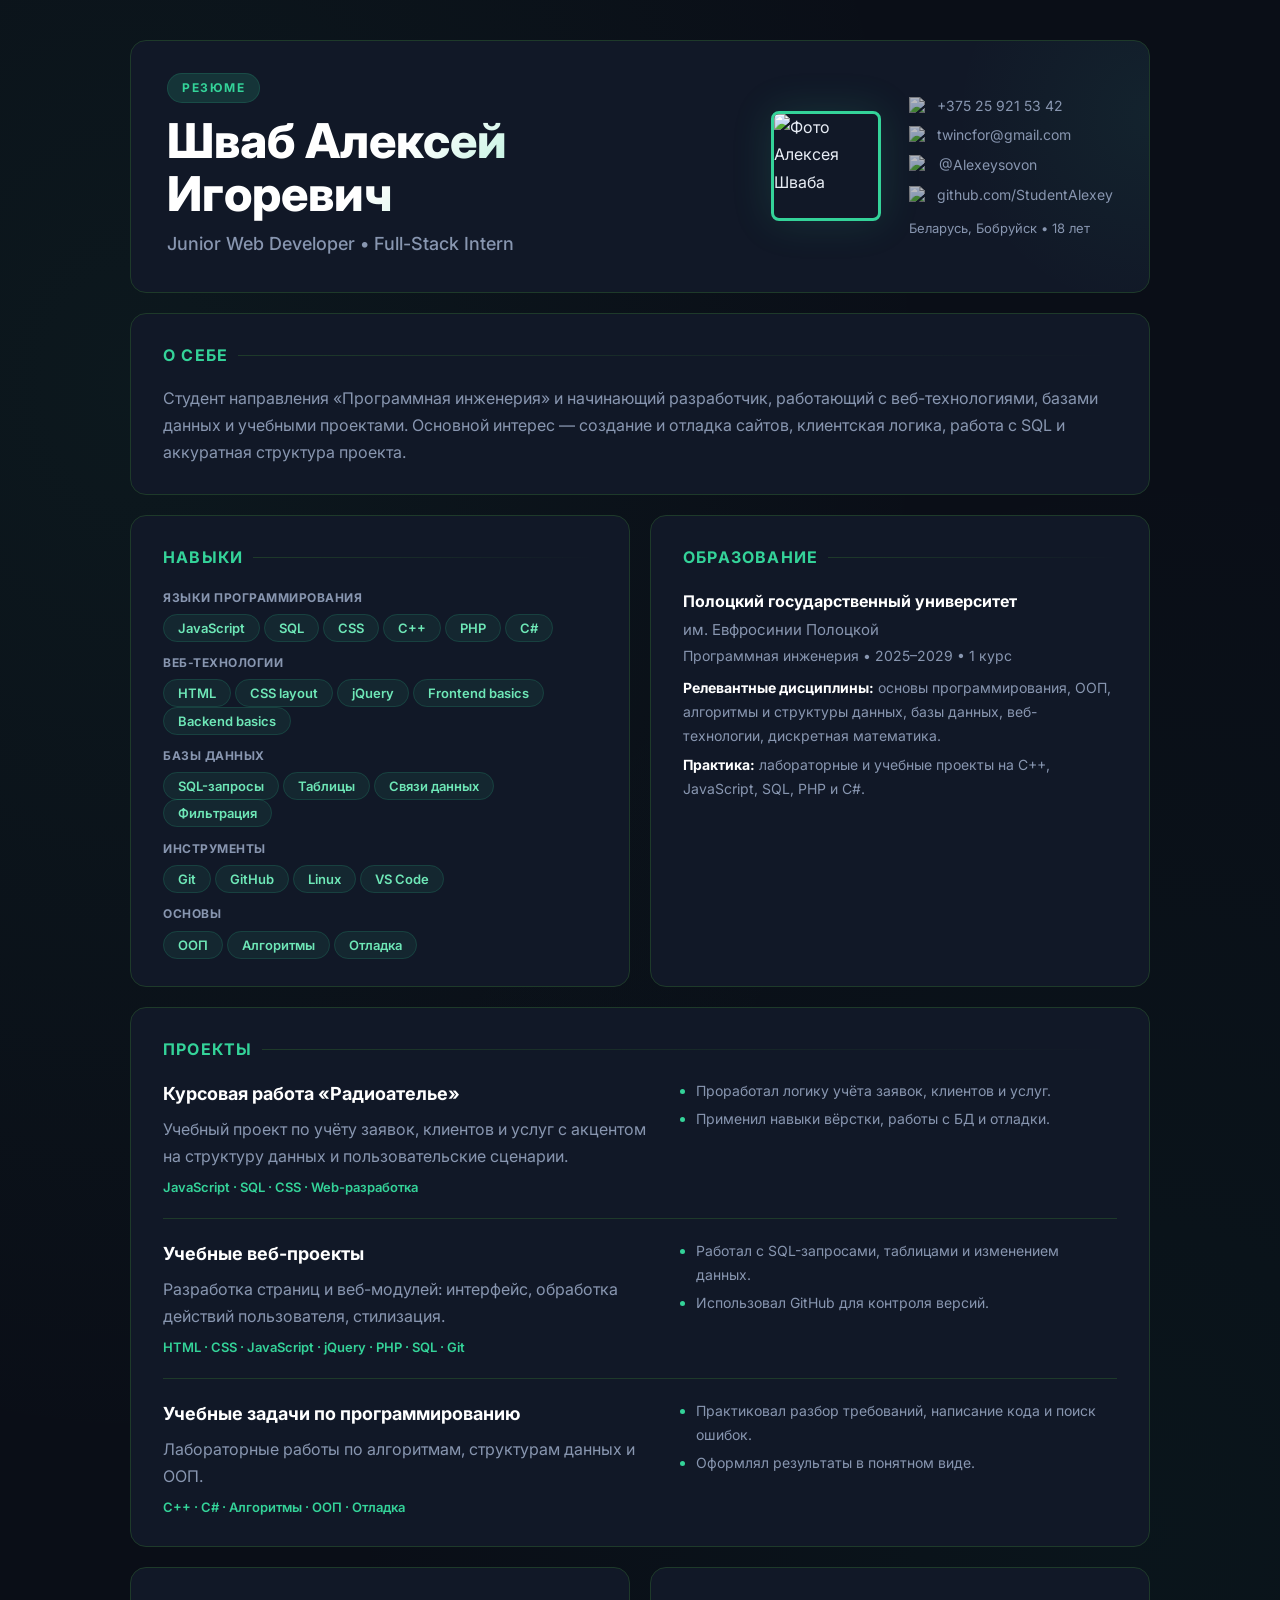
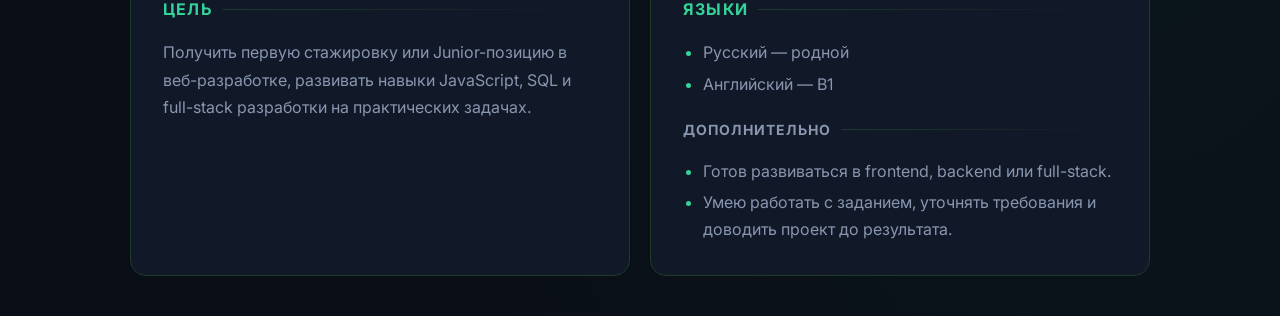
==== index.html @ 70831315 "Initial commit: CV and portfolio Initial commit: CV and portfolio" ====
<!DOCTYPE html>
<html lang="ru">
<head>
  <meta charset="UTF-8">
  <meta name="viewport" content="width=device-width, initial-scale=1.0">
  <title>Резюме</title>
  <link rel="stylesheet" href="style.css">
</head>
<body>
  <main class="resume">
    <div class="hero">
      <div class="hero-left">
        <span class="eyebrow">Резюме</span>
        <h1>Шваб Алексей Игоревич</h1>
        <p class="role">Junior Web Developer &bull; Full-Stack Intern</p>
      </div>
      <div class="hero-right">
        <img class="hero-img"
             src="https://avatars.mds.yandex.net/i?id=dd7d55ec134bb51a06936191ac604071_l-5440427-images-thumbs&n=13"
             alt="Фото Алексея Шваба">
        <address class="contacts">
          <span>
            <img class="icon" src="https://static.vecteezy.com/system/resources/previews/003/720/498/non_2x/phone-icon-telephone-icon-symbol-for-app-and-messenger-vector.jpg" alt="phone">
            +375 25 921 53 42
          </span>
          <span>
            <img class="icon" src="https://i.pinimg.com/originals/fc/25/14/fc25149fa2d93dd8660d79f48020efc8.jpg?nii=t" alt="email">
            twincfor@gmail.com
          </span>
          <span>
            <img class="icon" src="https://i.pinimg.com/736x/ea/d5/cd/ead5cd3ca192fefdbaf7fb166bd8cbb9.jpg" alt="telegram" style="width:20px;height:20px;">
            @Alexeysovon
          </span>
          <span>
            <img class="icon" src="https://steamuserimages-a.akamaihd.net/ugc/1781715389161612227/AD75BB3F320024863A35A57D8735BB19A7245244/?imw=512&amp;imh=451&amp;ima=fit&amp;impolicy=Letterbox&amp;imcolor=%23000000&amp;letterbox=true" alt="github">
            github.com/StudentAlexey
          </span>
          <span class="location"> Беларусь, Бобруйск &bull; 18 лет</span>
        </address>
      </div>
    </div>

    <div class="card">
      <h2>О себе</h2>
      <p>
        Студент направления «Программная инженерия» и начинающий разработчик,
        работающий с веб-технологиями, базами данных и учебными проектами.
        Основной интерес — создание и отладка сайтов, клиентская логика,
        работа с SQL и аккуратная структура проекта.
      </p>
    </div>

    <div class="grid">
      <div class="card">
        <h2>Навыки</h2>
        <div class="skill-group">
          <span class="skill-label">Языки программирования</span>
          <span class="chip">JavaScript</span>
          <span class="chip">SQL</span>
          <span class="chip">CSS</span>
          <span class="chip">C++</span>
          <span class="chip">PHP</span>
          <span class="chip">C#</span>
        </div>
        <div class="skill-group">
          <span class="skill-label">Веб-технологии</span>
          <span class="chip">HTML</span>
          <span class="chip">CSS layout</span>
          <span class="chip">jQuery</span>
          <span class="chip">Frontend basics</span>
          <span class="chip">Backend basics</span>
        </div>
        <div class="skill-group">
          <span class="skill-label">Базы данных</span>
          <span class="chip">SQL-запросы</span>
          <span class="chip">Таблицы</span>
          <span class="chip">Связи данных</span>
          <span class="chip">Фильтрация</span>
        </div>
        <div class="skill-group">
          <span class="skill-label">Инструменты</span>
          <span class="chip">Git</span>
          <span class="chip">GitHub</span>
          <span class="chip">Linux</span>
          <span class="chip">VS Code</span>
        </div>
        <div class="skill-group">
          <span class="skill-label">Основы</span>
          <span class="chip">ООП</span>
          <span class="chip">Алгоритмы</span>
          <span class="chip">Отладка</span>
        </div>
      </div>

      <div class="card">
        <h2>Образование</h2>
        <p class="item-title">Полоцкий государственный университет</p>
        <p class="item-title" style="font-weight:400;font-size:15px;color:var(--muted);">им. Евфросинии Полоцкой</p>
        <p class="muted" style="margin-top:2px;">Программная инженерия &bull; 2025–2029 &bull; 1 курс</p>
        <div class="edu-details">
          <p class="muted" style="font-size:14px;">
            <strong style="color:#fff;">Релевантные дисциплины:</strong> основы программирования, ООП,
            алгоритмы и структуры данных, базы данных, веб-технологии, дискретная математика.
          </p>
          <p class="muted" style="font-size:14px;margin-top:6px;">
            <strong style="color:#fff;">Практика:</strong> лабораторные и учебные проекты на C++, JavaScript, SQL, PHP и C#.
          </p>
        </div>
      </div>
    </div>

    <div class="card">
      <h2>Проекты</h2>
      <div class="project">
        <div>
          <h3>Курсовая работа «Радиоателье»</h3>
          <p>
            Учебный проект по учёту заявок, клиентов и услуг с акцентом
            на структуру данных и пользовательские сценарии.
          </p>
          <div class="stack">JavaScript · SQL · CSS · Web-разработка</div>
        </div>
        <ul>
          <li>Проработал логику учёта заявок, клиентов и услуг.</li>
          <li>Применил навыки вёрстки, работы с БД и отладки.</li>
        </ul>
      </div>
      <div class="project">
        <div>
          <h3>Учебные веб-проекты</h3>
          <p>
            Разработка страниц и веб-модулей: интерфейс, обработка действий
            пользователя, стилизация.
          </p>
          <div class="stack">HTML · CSS · JavaScript · jQuery · PHP · SQL · Git</div>
        </div>
        <ul>
          <li>Работал с SQL-запросами, таблицами и изменением данных.</li>
          <li>Использовал GitHub для контроля версий.</li>
        </ul>
      </div>
      <div class="project" style="border-bottom:0;padding-bottom:0;">
        <div>
          <h3>Учебные задачи по программированию</h3>
          <p>
            Лабораторные работы по алгоритмам, структурам данных и ООП.
          </p>
          <div class="stack">C++ · C# · Алгоритмы · ООП · Отладка</div>
        </div>
        <ul>
          <li>Практиковал разбор требований, написание кода и поиск ошибок.</li>
          <li>Оформлял результаты в понятном виде.</li>
        </ul>
      </div>
    </div>

    <div class="grid">
      <div class="card">
        <h2>Цель</h2>
        <p>
          Получить первую стажировку или Junior-позицию в веб-разработке,
          развивать навыки JavaScript, SQL и full-stack разработки
          на практических задачах.
        </p>
      </div>
      <div class="card">
        <h2>Языки</h2>
        <ul class="simple-list">
          <li>Русский — родной</li>
          <li>Английский — B1</li>
        </ul>
        <h2 style="margin-top:20px;font-size:14px;letter-spacing:1px;color:var(--muted);">Дополнительно</h2>
        <ul class="simple-list">
          <li>Готов развиваться в frontend, backend или full-stack.</li>
          <li>Умею работать с заданием, уточнять требования и доводить проект до результата.</li>
        </ul>
      </div>
    </div>
  </main>
</body>
</html>
---- style.css ----
@import url('https://fonts.googleapis.com/css2?family=Inter:wght@400;600;700;800&display=swap');

:root {
  --bg: #0a0e17;
  --card: #111827;
  --card-hover: #1a2a20;
  --text: #e8edf5;
  --muted: #8896b0;
  --accent: #34d399;
  --accent-dark: #059669;
  --accent-glow: rgba(52, 211, 153, 0.15);
  --line: #1e3a2a;
  --border-radius: 16px;
}

* {
  box-sizing: border-box;
  margin: 0;
  padding: 0;
}

body {
  min-height: 100vh;
  background: var(--bg);
  color: var(--text);
  font-family: 'Inter', Arial, sans-serif;
  line-height: 1.7;
  padding: 40px 20px;
  background-image: 
    radial-gradient(ellipse at 10% 20%, rgba(52, 211, 153, 0.05) 0%, transparent 50%),
    radial-gradient(ellipse at 90% 80%, rgba(5, 150, 105, 0.05) 0%, transparent 50%);
}

a {
  color: var(--accent);
  text-decoration: none;
  transition: color 0.2s;
}

a:hover {
  color: #6ee7b7;
  text-decoration: underline;
}

.resume {
  max-width: 1020px;
  margin: 0 auto;
  display: flex;
  flex-direction: column;
  gap: 20px;
}

.hero {
  background: var(--card);
  border: 1px solid var(--line);
  border-radius: var(--border-radius);
  padding: 32px 36px;
  display: flex;
  align-items: center;
  justify-content: space-between;
  gap: 30px;
  position: relative;
  overflow: hidden;
  transition: border-color 0.3s;
}

.hero::before {
  content: '';
  position: absolute;
  top: -50%;
  right: -20%;
  width: 400px;
  height: 400px;
  background: radial-gradient(circle, rgba(52, 211, 153, 0.06) 0%, transparent 70%);
  pointer-events: none;
}

.hero-left {
  flex: 1;
  position: relative;
  z-index: 1;
}

.eyebrow {
  display: inline-block;
  background: var(--accent-glow);
  color: var(--accent);
  font-size: 12px;
  font-weight: 700;
  text-transform: uppercase;
  letter-spacing: 1.5px;
  padding: 4px 14px;
  border-radius: 999px;
  margin-bottom: 12px;
  border: 1px solid rgba(52, 211, 153, 0.15);
}

h1 {
  font-size: clamp(32px, 5vw, 48px);
  font-weight: 800;
  line-height: 1.1;
  margin-bottom: 8px;
  background: linear-gradient(135deg, #fff 40%, var(--accent));
  -webkit-background-clip: text;
  -webkit-text-fill-color: transparent;
  background-clip: text;
}

.role {
  color: var(--muted);
  font-size: 18px;
  font-weight: 500;
  margin-bottom: 0;
}

.hero-right {
  display: flex;
  align-items: center;
  gap: 28px;
  flex-shrink: 0;
  position: relative;
  z-index: 1;
}

.hero-img {
  width: 110px;
  height: 110px;
  border-radius: 8px;
  object-fit: cover;
  border: 3px solid var(--accent);
  box-shadow: 0 0 40px rgba(52, 211, 153, 0.15);
  transition: transform 0.3s, box-shadow 0.3s;
}

.hero-img:hover {
  transform: scale(1.03);
  box-shadow: 0 0 60px rgba(52, 211, 153, 0.25);
}

.contacts {
  display: flex;
  flex-direction: column;
  gap: 6px;
  font-style: normal;
  color: var(--muted);
  font-size: 14px;
  min-width: 200px;
}

.contacts span {
  display: flex;
  align-items: center;
  gap: 10px;
}

.contacts .icon {
  width: 18px;
  height: 18px;
  flex-shrink: 0;
  color: var(--muted);
  transition: color 0.2s, opacity 0.2s;
  opacity: 0.7;
}

.contacts span:hover .icon {
  color: var(--accent);
  opacity: 1;
}

.contacts .location {
  margin-top: 4px;
  color: var(--muted);
  font-size: 13px;
}

.card {
  background: var(--card);
  border: 1px solid var(--line);
  border-radius: var(--border-radius);
  padding: 28px 32px;
  transition: border-color 0.3s, background 0.3s;
}

.card:hover {
  border-color: rgba(52, 211, 153, 0.2);
  background: var(--card-hover);
}

h2 {
  font-size: 16px;
  font-weight: 700;
  text-transform: uppercase;
  letter-spacing: 1.2px;
  color: var(--accent);
  margin-bottom: 16px;
  display: flex;
  align-items: center;
  gap: 10px;
}

h2::after {
  content: '';
  flex: 1;
  height: 1px;
  background: linear-gradient(to right, var(--line), transparent);
}

h3 {
  font-size: 18px;
  font-weight: 700;
  margin-bottom: 4px;
  color: #fff;
}

p {
  color: var(--muted);
  margin-bottom: 0;
}

.muted {
  color: var(--muted);
  font-size: 14px;
}

.grid {
  display: grid;
  grid-template-columns: 1fr 1fr;
  gap: 20px;
}

.grid .card {
  margin: 0;
}

.tags {
  display: flex;
  flex-wrap: wrap;
  gap: 8px;
  list-style: none;
  padding: 0;
}

.tags li,
.chip {
  background: rgba(52, 211, 153, 0.08);
  border: 1px solid rgba(52, 211, 153, 0.15);
  border-radius: 999px;
  padding: 5px 14px;
  color: #6ee7b7;
  font-weight: 600;
  font-size: 13px;
  transition: all 0.2s;
  cursor: default;
}

.tags li:hover,
.chip:hover {
  background: rgba(52, 211, 153, 0.18);
  border-color: var(--accent);
  color: #fff;
  transform: translateY(-1px);
}

.skill-group {
  margin-bottom: 12px;
}

.skill-group:last-child {
  margin-bottom: 0;
}

.skill-label {
  display: block;
  color: var(--muted);
  font-size: 12px;
  font-weight: 700;
  text-transform: uppercase;
  letter-spacing: 0.5px;
  margin-bottom: 6px;
}

.project {
  display: grid;
  grid-template-columns: 1fr 0.9fr;
  gap: 24px;
  padding: 20px 0;
}

.project:first-of-type {
  padding-top: 0;
}

.project:not(:last-child) {
  border-bottom: 1px solid var(--line);
}

.project h3 {
  margin-bottom: 6px;
}

.project .stack {
  color: var(--accent);
  font-size: 13px;
  font-weight: 600;
  margin-top: 6px;
}

.project ul {
  padding-left: 20px;
  color: var(--muted);
  font-size: 14px;
}

.project ul li {
  margin-bottom: 4px;
}

.project ul li::marker {
  color: var(--accent);
}

.simple-list {
  padding-left: 20px;
  color: var(--muted);
}

.simple-list li {
  margin-bottom: 4px;
}

.simple-list li::marker {
  color: var(--accent);
}

.item-title {
  font-weight: 700;
  color: #fff;
  margin-bottom: 2px;
}

.edu-details {
  margin-top: 8px;
}

@media (max-width: 860px) {
  body {
    padding: 16px 12px;
  }

  .hero {
    flex-direction: column;
    align-items: stretch;
    padding: 24px 20px;
  }

  .hero-right {
    flex-direction: row;
    flex-wrap: wrap;
    justify-content: space-between;
    margin-top: 12px;
  }

  .hero-img {
    width: 80px;
    height: 80px;
  }

  .contacts {
    min-width: 0;
    font-size: 13px;
  }

  .grid {
    grid-template-columns: 1fr;
    gap: 16px;
  }

  .project {
    grid-template-columns: 1fr;
    gap: 12px;
  }

  .card {
    padding: 20px;
  }

  h1 {
    font-size: 28px;
  }
}

@media (max-width: 480px) {
  .hero-right {
    flex-direction: column;
    align-items: flex-start;
  }

  .hero-img {
    align-self: center;
  }
}
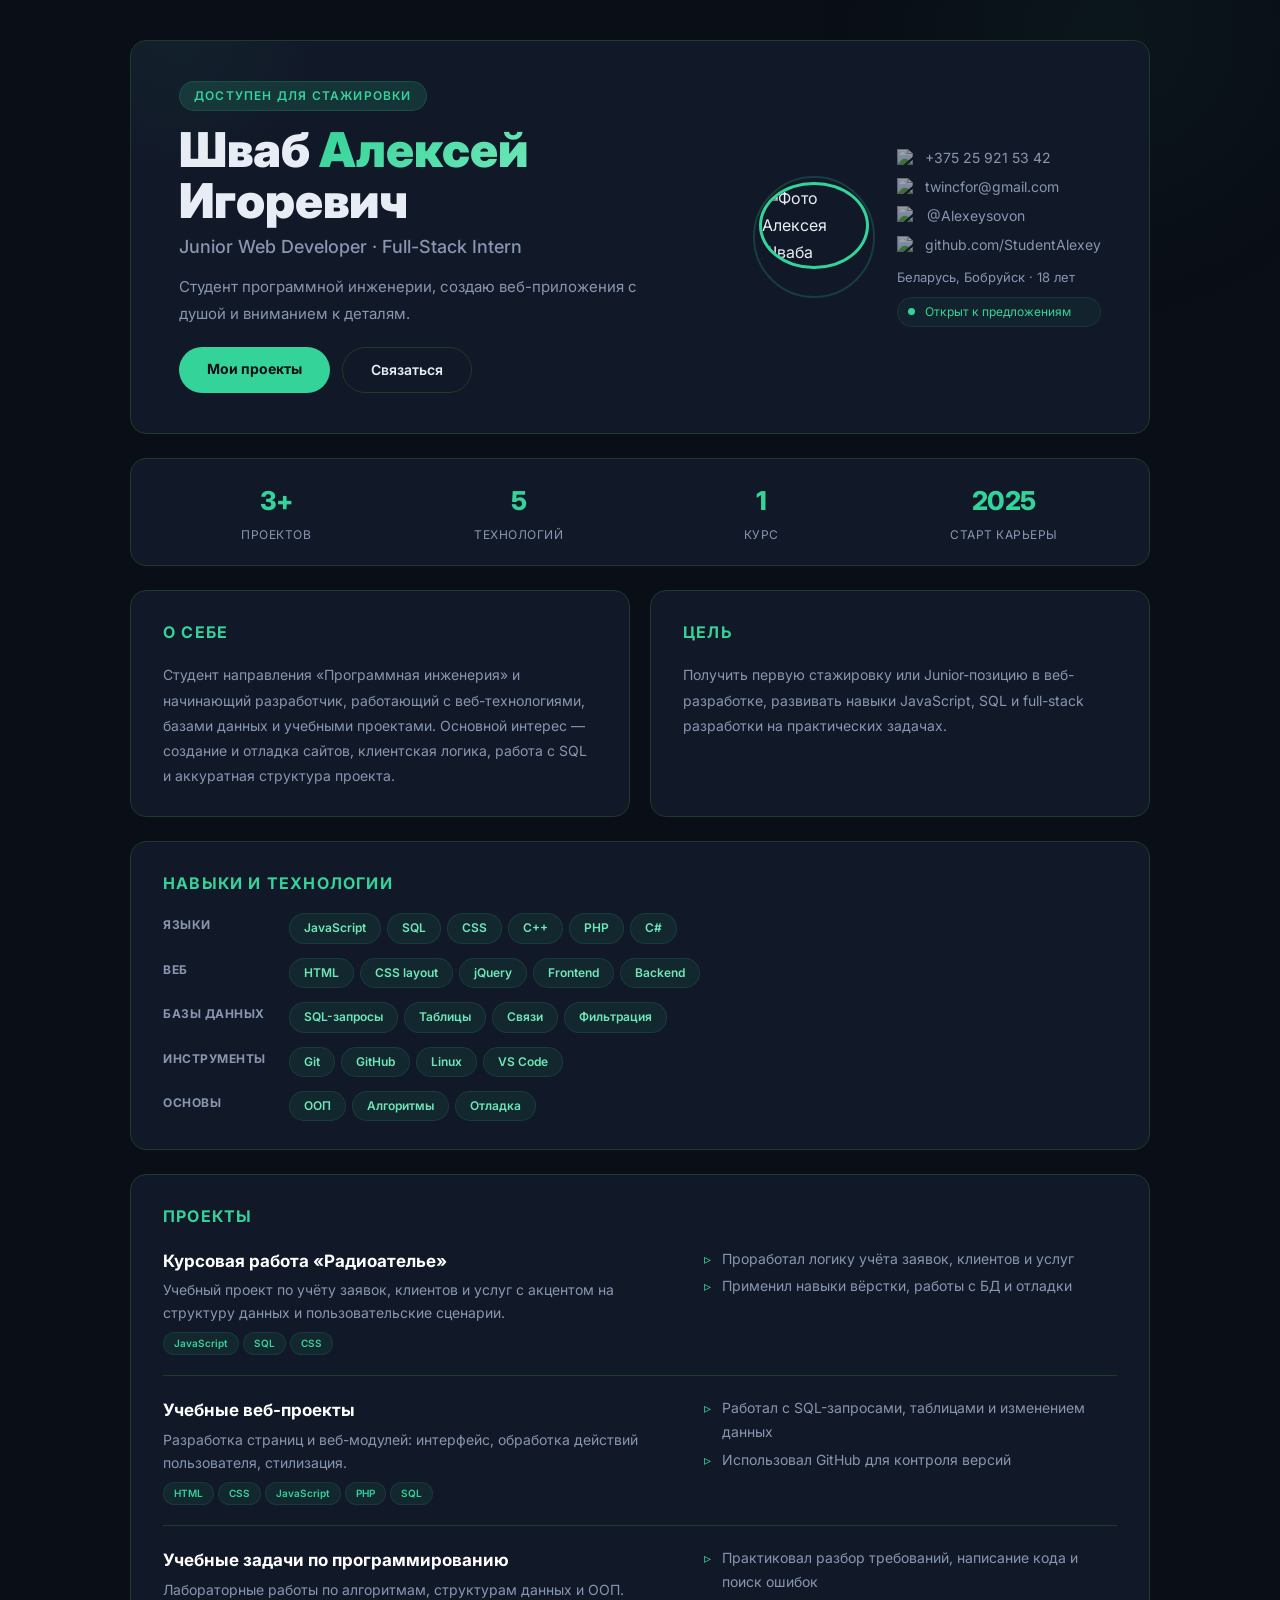
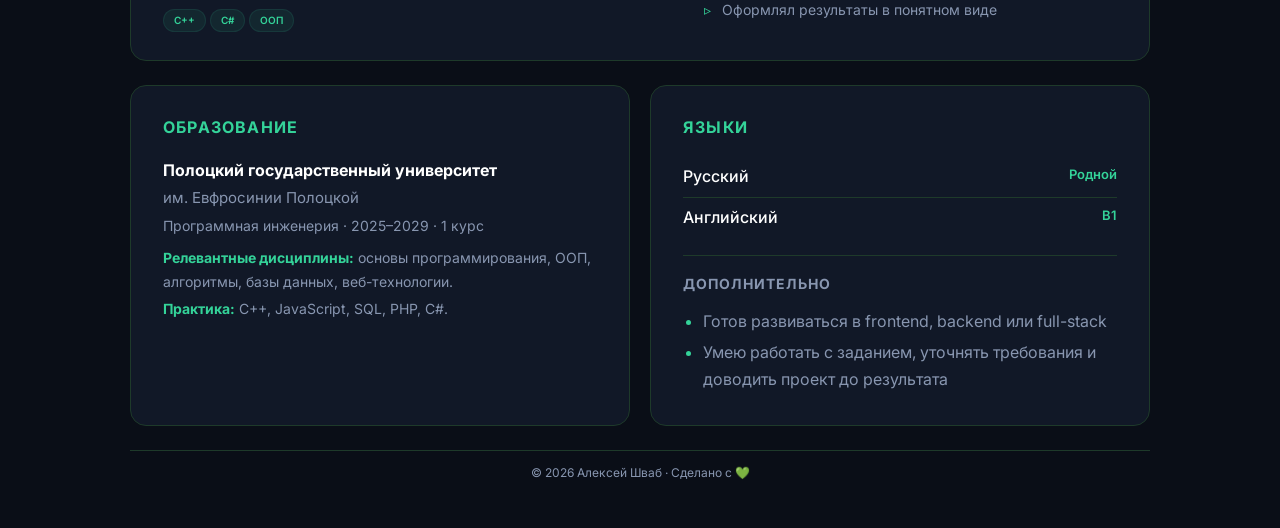
==== commit a0167774: "Initial commit: CV and portfolio Initial commit: CV and portfolio" ====
--- a/index.html
+++ b/index.html
@@ -3,21 +3,33 @@
 <head>
   <meta charset="UTF-8">
   <meta name="viewport" content="width=device-width, initial-scale=1.0">
-  <title>Резюме</title>
+  <title>Резюме — Шваб Алексей</title>
   <link rel="stylesheet" href="style.css">
 </head>
 <body>
+  <div class="bg-decoration"></div>
+  
   <main class="resume">
     <div class="hero">
       <div class="hero-left">
-        <span class="eyebrow">Резюме</span>
-        <h1>Шваб Алексей Игоревич</h1>
-        <p class="role">Junior Web Developer &bull; Full-Stack Intern</p>
+        <span class="eyebrow">Доступен для стажировки</span>
+        <h1>Шваб <span>Алексей</span> Игоревич</h1>
+        <p class="role">Junior Web Developer · Full-Stack Intern</p>
+        <p class="hero-description">
+          Студент программной инженерии, создаю веб-приложения с душой и вниманием к деталям.
+        </p>
+        <div class="hero-actions">
+          <a href="#projects" class="btn-primary">Мои проекты</a>
+          <a href="#contacts" class="btn-secondary">Связаться</a>
+        </div>
       </div>
       <div class="hero-right">
-        <img class="hero-img"
-             src="https://avatars.mds.yandex.net/i?id=dd7d55ec134bb51a06936191ac604071_l-5440427-images-thumbs&n=13"
-             alt="Фото Алексея Шваба">
+        <div class="photo-wrapper">
+          <img class="hero-img"
+               src="https://avatars.mds.yandex.net/i?id=dd7d55ec134bb51a06936191ac604071_l-5440427-images-thumbs&n=13"
+               alt="Фото Алексея Шваба">
+          <div class="photo-ring"></div>
+        </div>
         <address class="contacts">
           <span>
             <img class="icon" src="https://static.vecteezy.com/system/resources/previews/003/720/498/non_2x/phone-icon-telephone-icon-symbol-for-app-and-messenger-vector.jpg" alt="phone">
@@ -35,127 +47,46 @@
             <img class="icon" src="https://steamuserimages-a.akamaihd.net/ugc/1781715389161612227/AD75BB3F320024863A35A57D8735BB19A7245244/?imw=512&amp;imh=451&amp;ima=fit&amp;impolicy=Letterbox&amp;imcolor=%23000000&amp;letterbox=true" alt="github">
             github.com/StudentAlexey
           </span>
-          <span class="location"> Беларусь, Бобруйск &bull; 18 лет</span>
+          <span class="location">Беларусь, Бобруйск · 18 лет</span>
+          <span class="status-badge">
+            <span class="status-dot"></span>
+            Открыт к предложениям
+          </span>
         </address>
       </div>
     </div>
 
-    <div class="card">
-      <h2>О себе</h2>
-      <p>
-        Студент направления «Программная инженерия» и начинающий разработчик,
-        работающий с веб-технологиями, базами данных и учебными проектами.
-        Основной интерес — создание и отладка сайтов, клиентская логика,
-        работа с SQL и аккуратная структура проекта.
-      </p>
+    <div class="stats-bar">
+      <div class="stat-item">
+        <span class="stat-number">3+</span>
+        <span class="stat-label">Проектов</span>
+      </div>
+      <div class="stat-item">
+        <span class="stat-number">5</span>
+        <span class="stat-label">Технологий</span>
+      </div>
+      <div class="stat-item">
+        <span class="stat-number">1</span>
+        <span class="stat-label">Курс</span>
+      </div>
+      <div class="stat-item">
+        <span class="stat-number">2025</span>
+        <span class="stat-label">Старт карьеры</span>
+      </div>
     </div>
 
     <div class="grid">
-      <div class="card">
-        <h2>Навыки</h2>
-        <div class="skill-group">
-          <span class="skill-label">Языки программирования</span>
-          <span class="chip">JavaScript</span>
-          <span class="chip">SQL</span>
-          <span class="chip">CSS</span>
-          <span class="chip">C++</span>
-          <span class="chip">PHP</span>
-          <span class="chip">C#</span>
-        </div>
-        <div class="skill-group">
-          <span class="skill-label">Веб-технологии</span>
-          <span class="chip">HTML</span>
-          <span class="chip">CSS layout</span>
-          <span class="chip">jQuery</span>
-          <span class="chip">Frontend basics</span>
-          <span class="chip">Backend basics</span>
-        </div>
-        <div class="skill-group">
-          <span class="skill-label">Базы данных</span>
-          <span class="chip">SQL-запросы</span>
-          <span class="chip">Таблицы</span>
-          <span class="chip">Связи данных</span>
-          <span class="chip">Фильтрация</span>
-        </div>
-        <div class="skill-group">
-          <span class="skill-label">Инструменты</span>
-          <span class="chip">Git</span>
-          <span class="chip">GitHub</span>
-          <span class="chip">Linux</span>
-          <span class="chip">VS Code</span>
-        </div>
-        <div class="skill-group">
-          <span class="skill-label">Основы</span>
-          <span class="chip">ООП</span>
-          <span class="chip">Алгоритмы</span>
-          <span class="chip">Отладка</span>
-        </div>
-      </div>
-
-      <div class="card">
-        <h2>Образование</h2>
-        <p class="item-title">Полоцкий государственный университет</p>
-        <p class="item-title" style="font-weight:400;font-size:15px;color:var(--muted);">им. Евфросинии Полоцкой</p>
-        <p class="muted" style="margin-top:2px;">Программная инженерия &bull; 2025–2029 &bull; 1 курс</p>
-        <div class="edu-details">
-          <p class="muted" style="font-size:14px;">
-            <strong style="color:#fff;">Релевантные дисциплины:</strong> основы программирования, ООП,
-            алгоритмы и структуры данных, базы данных, веб-технологии, дискретная математика.
-          </p>
-          <p class="muted" style="font-size:14px;margin-top:6px;">
-            <strong style="color:#fff;">Практика:</strong> лабораторные и учебные проекты на C++, JavaScript, SQL, PHP и C#.
-          </p>
-        </div>
-      </div>
-    </div>
-
-    <div class="card">
-      <h2>Проекты</h2>
-      <div class="project">
-        <div>
-          <h3>Курсовая работа «Радиоателье»</h3>
-          <p>
-            Учебный проект по учёту заявок, клиентов и услуг с акцентом
-            на структуру данных и пользовательские сценарии.
-          </p>
-          <div class="stack">JavaScript · SQL · CSS · Web-разработка</div>
-        </div>
-        <ul>
-          <li>Проработал логику учёта заявок, клиентов и услуг.</li>
-          <li>Применил навыки вёрстки, работы с БД и отладки.</li>
-        </ul>
-      </div>
-      <div class="project">
-        <div>
-          <h3>Учебные веб-проекты</h3>
-          <p>
-            Разработка страниц и веб-модулей: интерфейс, обработка действий
-            пользователя, стилизация.
-          </p>
-          <div class="stack">HTML · CSS · JavaScript · jQuery · PHP · SQL · Git</div>
-        </div>
-        <ul>
-          <li>Работал с SQL-запросами, таблицами и изменением данных.</li>
-          <li>Использовал GitHub для контроля версий.</li>
-        </ul>
-      </div>
-      <div class="project" style="border-bottom:0;padding-bottom:0;">
-        <div>
-          <h3>Учебные задачи по программированию</h3>
-          <p>
-            Лабораторные работы по алгоритмам, структурам данных и ООП.
-          </p>
-          <div class="stack">C++ · C# · Алгоритмы · ООП · Отладка</div>
-        </div>
-        <ul>
-          <li>Практиковал разбор требований, написание кода и поиск ошибок.</li>
-          <li>Оформлял результаты в понятном виде.</li>
-        </ul>
-      </div>
-    </div>
-
-    <div class="grid">
-      <div class="card">
+      <div class="card card-about">
+        <h2>О себе</h2>
+        <p>
+          Студент направления «Программная инженерия» и начинающий разработчик,
+          работающий с веб-технологиями, базами данных и учебными проектами.
+          Основной интерес — создание и отладка сайтов, клиентская логика,
+          работа с SQL и аккуратная структура проекта.
+        </p>
+      </div>
+
+      <div class="card card-goal">
         <h2>Цель</h2>
         <p>
           Получить первую стажировку или Junior-позицию в веб-разработке,
@@ -163,19 +94,162 @@
           на практических задачах.
         </p>
       </div>
-      <div class="card">
+    </div>
+
+    <div class="card card-skills">
+      <h2>Навыки и технологии</h2>
+      <div class="skills-grid">
+        <div class="skill-group">
+          <span class="skill-label">Языки</span>
+          <div class="skill-chips">
+            <span class="chip">JavaScript</span>
+            <span class="chip">SQL</span>
+            <span class="chip">CSS</span>
+            <span class="chip">C++</span>
+            <span class="chip">PHP</span>
+            <span class="chip">C#</span>
+          </div>
+        </div>
+        <div class="skill-group">
+          <span class="skill-label">Веб</span>
+          <div class="skill-chips">
+            <span class="chip">HTML</span>
+            <span class="chip">CSS layout</span>
+            <span class="chip">jQuery</span>
+            <span class="chip">Frontend</span>
+            <span class="chip">Backend</span>
+          </div>
+        </div>
+        <div class="skill-group">
+          <span class="skill-label">Базы данных</span>
+          <div class="skill-chips">
+            <span class="chip">SQL-запросы</span>
+            <span class="chip">Таблицы</span>
+            <span class="chip">Связи</span>
+            <span class="chip">Фильтрация</span>
+          </div>
+        </div>
+        <div class="skill-group">
+          <span class="skill-label">Инструменты</span>
+          <div class="skill-chips">
+            <span class="chip">Git</span>
+            <span class="chip">GitHub</span>
+            <span class="chip">Linux</span>
+            <span class="chip">VS Code</span>
+          </div>
+        </div>
+        <div class="skill-group">
+          <span class="skill-label">Основы</span>
+          <div class="skill-chips">
+            <span class="chip">ООП</span>
+            <span class="chip">Алгоритмы</span>
+            <span class="chip">Отладка</span>
+          </div>
+        </div>
+      </div>
+    </div>
+
+    <div class="card" id="projects">
+      <h2>Проекты</h2>
+      <div class="project">
+        <div class="project-content">
+          <h3>Курсовая работа «Радиоателье»</h3>
+          <p>
+            Учебный проект по учёту заявок, клиентов и услуг с акцентом
+            на структуру данных и пользовательские сценарии.
+          </p>
+          <div class="project-tags">
+            <span class="project-tag">JavaScript</span>
+            <span class="project-tag">SQL</span>
+            <span class="project-tag">CSS</span>
+          </div>
+        </div>
+        <ul class="project-results">
+          <li>Проработал логику учёта заявок, клиентов и услуг</li>
+          <li>Применил навыки вёрстки, работы с БД и отладки</li>
+        </ul>
+      </div>
+      <div class="project">
+        <div class="project-content">
+          <h3>Учебные веб-проекты</h3>
+          <p>
+            Разработка страниц и веб-модулей: интерфейс, обработка действий
+            пользователя, стилизация.
+          </p>
+          <div class="project-tags">
+            <span class="project-tag">HTML</span>
+            <span class="project-tag">CSS</span>
+            <span class="project-tag">JavaScript</span>
+            <span class="project-tag">PHP</span>
+            <span class="project-tag">SQL</span>
+          </div>
+        </div>
+        <ul class="project-results">
+          <li>Работал с SQL-запросами, таблицами и изменением данных</li>
+          <li>Использовал GitHub для контроля версий</li>
+        </ul>
+      </div>
+      <div class="project" style="border-bottom:0;padding-bottom:0;">
+        <div class="project-content">
+          <h3>Учебные задачи по программированию</h3>
+          <p>
+            Лабораторные работы по алгоритмам, структурам данных и ООП.
+          </p>
+          <div class="project-tags">
+            <span class="project-tag">C++</span>
+            <span class="project-tag">C#</span>
+            <span class="project-tag">ООП</span>
+          </div>
+        </div>
+        <ul class="project-results">
+          <li>Практиковал разбор требований, написание кода и поиск ошибок</li>
+          <li>Оформлял результаты в понятном виде</li>
+        </ul>
+      </div>
+    </div>
+
+    <div class="grid" id="contacts">
+      <div class="card card-education">
+        <h2>Образование</h2>
+        <p class="item-title">Полоцкий государственный университет</p>
+        <p class="item-subtitle">им. Евфросинии Полоцкой</p>
+        <p class="muted" style="margin-top:4px;">Программная инженерия · 2025–2029 · 1 курс</p>
+        <div class="edu-details">
+          <p class="muted">
+            <strong style="color:var(--accent);">Релевантные дисциплины:</strong> основы программирования, ООП,
+            алгоритмы, базы данных, веб-технологии.
+          </p>
+          <p class="muted" style="margin-top:4px;">
+            <strong style="color:var(--accent);">Практика:</strong> C++, JavaScript, SQL, PHP, C#.
+          </p>
+        </div>
+      </div>
+
+      <div class="card card-languages">
         <h2>Языки</h2>
-        <ul class="simple-list">
-          <li>Русский — родной</li>
-          <li>Английский — B1</li>
-        </ul>
-        <h2 style="margin-top:20px;font-size:14px;letter-spacing:1px;color:var(--muted);">Дополнительно</h2>
-        <ul class="simple-list">
-          <li>Готов развиваться в frontend, backend или full-stack.</li>
-          <li>Умею работать с заданием, уточнять требования и доводить проект до результата.</li>
-        </ul>
-      </div>
-    </div>
+        <ul class="language-list">
+          <li>
+            <span class="lang-name">Русский</span>
+            <span class="lang-level">Родной</span>
+          </li>
+          <li>
+            <span class="lang-name">Английский</span>
+            <span class="lang-level">B1</span>
+          </li>
+        </ul>
+        <div class="additional-info">
+          <h2 style="font-size:14px;color:var(--muted);letter-spacing:1px;text-transform:uppercase;margin-bottom:12px;">Дополнительно</h2>
+          <ul class="simple-list">
+            <li>Готов развиваться в frontend, backend или full-stack</li>
+            <li>Умею работать с заданием, уточнять требования и доводить проект до результата</li>
+          </ul>
+        </div>
+      </div>
+    </div>
+
+    <footer class="footer">
+      <p>© 2026 Алексей Шваб · Сделано с 💚</p>
+    </footer>
   </main>
 </body>
 </html>
--- a/style.css
+++ b/style.css
@@ -1,4 +1,4 @@
-@import url('https://fonts.googleapis.com/css2?family=Inter:wght@400;600;700;800&display=swap');
+@import url('https://fonts.googleapis.com/css2?family=Inter:wght@400;500;600;700;800;900&display=swap');
 
 :root {
   --bg: #0a0e17;
@@ -26,20 +26,18 @@
   font-family: 'Inter', Arial, sans-serif;
   line-height: 1.7;
   padding: 40px 20px;
-  background-image: 
-    radial-gradient(ellipse at 10% 20%, rgba(52, 211, 153, 0.05) 0%, transparent 50%),
-    radial-gradient(ellipse at 90% 80%, rgba(5, 150, 105, 0.05) 0%, transparent 50%);
-}
-
-a {
-  color: var(--accent);
-  text-decoration: none;
-  transition: color 0.2s;
-}
-
-a:hover {
-  color: #6ee7b7;
-  text-decoration: underline;
+  position: relative;
+}
+
+.bg-decoration {
+  position: fixed;
+  top: -30%;
+  right: -10%;
+  width: 600px;
+  height: 600px;
+  background: radial-gradient(circle, rgba(52, 211, 153, 0.04) 0%, transparent 70%);
+  pointer-events: none;
+  z-index: 0;
 }
 
 .resume {
@@ -47,14 +45,16 @@
   margin: 0 auto;
   display: flex;
   flex-direction: column;
-  gap: 20px;
+  gap: 24px;
+  position: relative;
+  z-index: 1;
 }
 
 .hero {
   background: var(--card);
   border: 1px solid var(--line);
   border-radius: var(--border-radius);
-  padding: 32px 36px;
+  padding: 40px 48px;
   display: flex;
   align-items: center;
   justify-content: space-between;
@@ -67,11 +67,11 @@
 .hero::before {
   content: '';
   position: absolute;
-  top: -50%;
-  right: -20%;
-  width: 400px;
-  height: 400px;
-  background: radial-gradient(circle, rgba(52, 211, 153, 0.06) 0%, transparent 70%);
+  top: -40%;
+  left: -10%;
+  width: 300px;
+  height: 300px;
+  background: radial-gradient(circle, rgba(52, 211, 153, 0.05) 0%, transparent 70%);
   pointer-events: none;
 }
 
@@ -86,21 +86,24 @@
   background: var(--accent-glow);
   color: var(--accent);
   font-size: 12px;
-  font-weight: 700;
+  font-weight: 600;
   text-transform: uppercase;
-  letter-spacing: 1.5px;
+  letter-spacing: 1.2px;
   padding: 4px 14px;
   border-radius: 999px;
-  margin-bottom: 12px;
+  margin-bottom: 14px;
   border: 1px solid rgba(52, 211, 153, 0.15);
 }
 
 h1 {
   font-size: clamp(32px, 5vw, 48px);
-  font-weight: 800;
-  line-height: 1.1;
-  margin-bottom: 8px;
-  background: linear-gradient(135deg, #fff 40%, var(--accent));
+  font-weight: 900;
+  line-height: 1.05;
+  margin-bottom: 6px;
+}
+
+h1 span {
+  background: linear-gradient(135deg, var(--accent), #6ee7b7);
   -webkit-background-clip: text;
   -webkit-text-fill-color: transparent;
   background-clip: text;
@@ -110,7 +113,60 @@
   color: var(--muted);
   font-size: 18px;
   font-weight: 500;
-  margin-bottom: 0;
+  margin-bottom: 10px;
+}
+
+.hero-description {
+  color: var(--muted);
+  font-size: 15px;
+  max-width: 480px;
+  margin-bottom: 20px;
+  line-height: 1.8;
+}
+
+.hero-actions {
+  display: flex;
+  gap: 12px;
+  flex-wrap: wrap;
+}
+
+.btn-primary {
+  display: inline-block;
+  background: var(--accent);
+  color: #0a0e17;
+  font-weight: 700;
+  padding: 10px 28px;
+  border-radius: 999px;
+  text-decoration: none;
+  transition: all 0.3s;
+  font-size: 14px;
+}
+
+.btn-primary:hover {
+  background: #6ee7b7;
+  transform: translateY(-2px);
+  box-shadow: 0 8px 30px rgba(52, 211, 153, 0.3);
+  text-decoration: none;
+}
+
+.btn-secondary {
+  display: inline-block;
+  background: transparent;
+  color: var(--text);
+  font-weight: 600;
+  padding: 10px 28px;
+  border-radius: 999px;
+  text-decoration: none;
+  border: 1px solid var(--line);
+  transition: all 0.3s;
+  font-size: 14px;
+}
+
+.btn-secondary:hover {
+  border-color: var(--accent);
+  color: var(--accent);
+  text-decoration: none;
+  transform: translateY(-2px);
 }
 
 .hero-right {
@@ -122,25 +178,42 @@
   z-index: 1;
 }
 
+.photo-wrapper {
+  position: relative;
+  width: 110px;
+  height: 110px;
+}
+
 .hero-img {
   width: 110px;
   height: 110px;
-  border-radius: 8px;
+  border-radius: 50%;
   object-fit: cover;
   border: 3px solid var(--accent);
-  box-shadow: 0 0 40px rgba(52, 211, 153, 0.15);
-  transition: transform 0.3s, box-shadow 0.3s;
-}
-
-.hero-img:hover {
-  transform: scale(1.03);
-  box-shadow: 0 0 60px rgba(52, 211, 153, 0.25);
+  position: relative;
+  z-index: 2;
+}
+
+.photo-ring {
+  position: absolute;
+  top: -6px;
+  left: -6px;
+  width: 122px;
+  height: 122px;
+  border-radius: 50%;
+  border: 2px solid rgba(52, 211, 153, 0.2);
+  animation: pulse-ring 3s ease-in-out infinite;
+}
+
+@keyframes pulse-ring {
+  0%, 100% { transform: scale(1); opacity: 0.3; }
+  50% { transform: scale(1.08); opacity: 0.7; }
 }
 
 .contacts {
   display: flex;
   flex-direction: column;
-  gap: 6px;
+  gap: 5px;
   font-style: normal;
   color: var(--muted);
   font-size: 14px;
@@ -157,13 +230,11 @@
   width: 18px;
   height: 18px;
   flex-shrink: 0;
-  color: var(--muted);
-  transition: color 0.2s, opacity 0.2s;
-  opacity: 0.7;
+  opacity: 0.6;
+  transition: opacity 0.2s;
 }
 
 .contacts span:hover .icon {
-  color: var(--accent);
   opacity: 1;
 }
 
@@ -171,6 +242,63 @@
   margin-top: 4px;
   color: var(--muted);
   font-size: 13px;
+}
+
+.status-badge {
+  display: flex;
+  align-items: center;
+  gap: 8px;
+  font-size: 12px;
+  color: var(--accent);
+  background: rgba(52, 211, 153, 0.06);
+  padding: 4px 14px 4px 10px;
+  border-radius: 999px;
+  border: 1px solid rgba(52, 211, 153, 0.1);
+  margin-top: 4px;
+}
+
+.status-dot {
+  width: 7px;
+  height: 7px;
+  border-radius: 50%;
+  background: var(--accent);
+  animation: blink 2s ease-in-out infinite;
+}
+
+@keyframes blink {
+  0%, 100% { opacity: 1; }
+  50% { opacity: 0.2; }
+}
+
+.stats-bar {
+  display: grid;
+  grid-template-columns: repeat(4, 1fr);
+  gap: 16px;
+  background: var(--card);
+  border: 1px solid var(--line);
+  border-radius: var(--border-radius);
+  padding: 20px 32px;
+}
+
+.stat-item {
+  text-align: center;
+}
+
+.stat-number {
+  display: block;
+  font-size: 26px;
+  font-weight: 800;
+  color: var(--accent);
+  letter-spacing: -0.5px;
+}
+
+.stat-label {
+  display: block;
+  font-size: 12px;
+  color: var(--muted);
+  text-transform: uppercase;
+  letter-spacing: 0.5px;
+  margin-top: 2px;
 }
 
 .card {
@@ -178,12 +306,13 @@
   border: 1px solid var(--line);
   border-radius: var(--border-radius);
   padding: 28px 32px;
-  transition: border-color 0.3s, background 0.3s;
+  transition: all 0.3s;
 }
 
 .card:hover {
   border-color: rgba(52, 211, 153, 0.2);
   background: var(--card-hover);
+  transform: translateY(-2px);
 }
 
 h2 {
@@ -193,33 +322,12 @@
   letter-spacing: 1.2px;
   color: var(--accent);
   margin-bottom: 16px;
-  display: flex;
-  align-items: center;
-  gap: 10px;
-}
-
-h2::after {
-  content: '';
-  flex: 1;
-  height: 1px;
-  background: linear-gradient(to right, var(--line), transparent);
-}
-
-h3 {
-  font-size: 18px;
-  font-weight: 700;
-  margin-bottom: 4px;
-  color: #fff;
-}
-
-p {
-  color: var(--muted);
-  margin-bottom: 0;
-}
-
-.muted {
+}
+
+.card-about p, .card-goal p {
   color: var(--muted);
   font-size: 14px;
+  line-height: 1.8;
 }
 
 .grid {
@@ -232,28 +340,50 @@
   margin: 0;
 }
 
-.tags {
+.skills-grid {
+  display: flex;
+  flex-direction: column;
+  gap: 14px;
+}
+
+.skill-group {
+  display: flex;
+  align-items: flex-start;
+  gap: 16px;
+}
+
+.skill-group:last-child {
+  margin-bottom: 0;
+}
+
+.skill-label {
+  min-width: 110px;
+  font-size: 12px;
+  font-weight: 700;
+  text-transform: uppercase;
+  letter-spacing: 0.5px;
+  color: var(--muted);
+  padding-top: 2px;
+}
+
+.skill-chips {
   display: flex;
   flex-wrap: wrap;
-  gap: 8px;
-  list-style: none;
-  padding: 0;
-}
-
-.tags li,
+  gap: 6px;
+}
+
 .chip {
   background: rgba(52, 211, 153, 0.08);
-  border: 1px solid rgba(52, 211, 153, 0.15);
+  border: 1px solid rgba(52, 211, 153, 0.12);
   border-radius: 999px;
-  padding: 5px 14px;
+  padding: 4px 14px;
   color: #6ee7b7;
   font-weight: 600;
-  font-size: 13px;
+  font-size: 12px;
   transition: all 0.2s;
   cursor: default;
 }
 
-.tags li:hover,
 .chip:hover {
   background: rgba(52, 211, 153, 0.18);
   border-color: var(--accent);
@@ -261,85 +391,147 @@
   transform: translateY(-1px);
 }
 
-.skill-group {
-  margin-bottom: 12px;
-}
-
-.skill-group:last-child {
-  margin-bottom: 0;
-}
-
-.skill-label {
-  display: block;
-  color: var(--muted);
-  font-size: 12px;
-  font-weight: 700;
-  text-transform: uppercase;
-  letter-spacing: 0.5px;
-  margin-bottom: 6px;
-}
-
 .project {
   display: grid;
-  grid-template-columns: 1fr 0.9fr;
+  grid-template-columns: 1fr 0.8fr;
   gap: 24px;
   padding: 20px 0;
+  border-bottom: 1px solid var(--line);
 }
 
 .project:first-of-type {
   padding-top: 0;
 }
 
-.project:not(:last-child) {
-  border-bottom: 1px solid var(--line);
-}
-
-.project h3 {
-  margin-bottom: 6px;
-}
-
-.project .stack {
-  color: var(--accent);
-  font-size: 13px;
+.project:last-of-type {
+  border-bottom: 0;
+  padding-bottom: 0;
+}
+
+.project-content h3 {
+  font-size: 17px;
+  font-weight: 700;
+  margin-bottom: 4px;
+  color: #fff;
+}
+
+.project-content p {
+  color: var(--muted);
+  font-size: 14px;
+  margin-bottom: 8px;
+  line-height: 1.6;
+}
+
+.project-tags {
+  display: flex;
+  flex-wrap: wrap;
+  gap: 4px;
+}
+
+.project-tag {
+  font-size: 10px;
   font-weight: 600;
-  margin-top: 6px;
-}
-
-.project ul {
-  padding-left: 20px;
+  color: var(--accent);
+  background: rgba(52, 211, 153, 0.08);
+  padding: 2px 10px;
+  border-radius: 999px;
+  border: 1px solid rgba(52, 211, 153, 0.1);
+}
+
+.project-results {
+  padding-left: 0;
   color: var(--muted);
   font-size: 14px;
-}
-
-.project ul li {
+  list-style: none;
+}
+
+.project-results li {
   margin-bottom: 4px;
-}
-
-.project ul li::marker {
-  color: var(--accent);
-}
-
-.simple-list {
-  padding-left: 20px;
-  color: var(--muted);
-}
-
-.simple-list li {
-  margin-bottom: 4px;
-}
-
-.simple-list li::marker {
+  position: relative;
+  padding-left: 18px;
+}
+
+.project-results li::before {
+  content: '▹';
+  position: absolute;
+  left: 0;
   color: var(--accent);
 }
 
 .item-title {
   font-weight: 700;
   color: #fff;
+  margin-bottom: 0;
+}
+
+.item-subtitle {
+  font-weight: 400;
+  font-size: 15px;
+  color: var(--muted);
   margin-bottom: 2px;
+}
+
+.muted {
+  color: var(--muted);
+  font-size: 14px;
 }
 
 .edu-details {
   margin-top: 8px;
+}
+
+.language-list {
+  list-style: none;
+  padding: 0;
+}
+
+.language-list li {
+  display: flex;
+  justify-content: space-between;
+  padding: 6px 0;
+  border-bottom: 1px solid var(--line);
+}
+
+.language-list li:last-child {
+  border-bottom: 0;
+}
+
+.lang-name {
+  color: #fff;
+  font-weight: 500;
+}
+
+.lang-level {
+  color: var(--accent);
+  font-weight: 600;
+  font-size: 13px;
+}
+
+.additional-info {
+  margin-top: 18px;
+  border-top: 1px solid var(--line);
+  padding-top: 16px;
+}
+
+.simple-list {
+  padding-left: 20px;
+  color: var(--muted);
+}
+
+.simple-list li {
+  margin-bottom: 4px;
+}
+
+.simple-list li::marker {
+  color: var(--accent);
+}
+
+.footer {
+  text-align: center;
+  color: var(--muted);
+  font-size: 12px;
+  padding: 12px 0 4px;
+  border-top: 1px solid var(--line);
 }
 
 @media (max-width: 860px) {
@@ -350,14 +542,97 @@
   .hero {
     flex-direction: column;
     align-items: stretch;
-    padding: 24px 20px;
+    padding: 28px 24px;
+    text-align: center;
+  }
+
+  .hero-actions {
+    justify-content: center;
+  }
+
+  .hero-description {
+    max-width: 100%;
   }
 
   .hero-right {
     flex-direction: row;
     flex-wrap: wrap;
-    justify-content: space-between;
+    justify-content: center;
     margin-top: 12px;
+  }
+
+  .stats-bar {
+    grid-template-columns: repeat(2, 1fr);
+    padding: 16px 20px;
+  }
+
+  .grid {
+    grid-template-columns: 1fr;
+    gap: 16px;
+  }
+
+  .project {
+    grid-template-columns: 1fr;
+    gap: 12px;
+  }
+
+  .skill-group {
+    flex-direction: column;
+    gap: 6px;
+  }
+
+  .skill-label {
+    min-width: auto;
+  }
+
+  .card {
+    padding: 20px;
+  }
+
+  .photo-wrapper {
+    width: 90px;
+    height: 90px;
+  }
+
+  .hero-img {
+    width: 90px;
+    height: 90px;
+  }
+
+  .photo-ring {
+    width: 102px;
+    height: 102px;
+  }
+
+  .contacts {
+    min-width: 0;
+    font-size: 13px;
+    text-align: left;
+  }
+
+  h1 {
+    font-size: 28px;
+  }
+}
+
+@media (max-width: 480px) {
+  .hero {
+    padding: 20px 16px;
+  }
+
+  .stats-bar {
+    grid-template-columns: 1fr 1fr;
+    gap: 12px;
+    padding: 12px 16px;
+  }
+
+  .stat-number {
+    font-size: 20px;
+  }
+
+  .hero-right {
+    flex-direction: column;
+    align-items: center;
   }
 
   .hero-img {
@@ -365,37 +640,25 @@
     height: 80px;
   }
 
+  .photo-wrapper {
+    width: 80px;
+    height: 80px;
+  }
+
+  .photo-ring {
+    width: 92px;
+    height: 92px;
+  }
+
   .contacts {
-    min-width: 0;
-    font-size: 13px;
-  }
-
-  .grid {
-    grid-template-columns: 1fr;
-    gap: 16px;
-  }
-
-  .project {
-    grid-template-columns: 1fr;
-    gap: 12px;
-  }
-
-  .card {
-    padding: 20px;
-  }
-
-  h1 {
-    font-size: 28px;
-  }
-}
-
-@media (max-width: 480px) {
-  .hero-right {
-    flex-direction: column;
-    align-items: flex-start;
-  }
-
-  .hero-img {
-    align-self: center;
+    text-align: center;
+  }
+
+  .contacts span {
+    justify-content: center;
+  }
+
+  .status-badge {
+    justify-content: center;
   }
 }
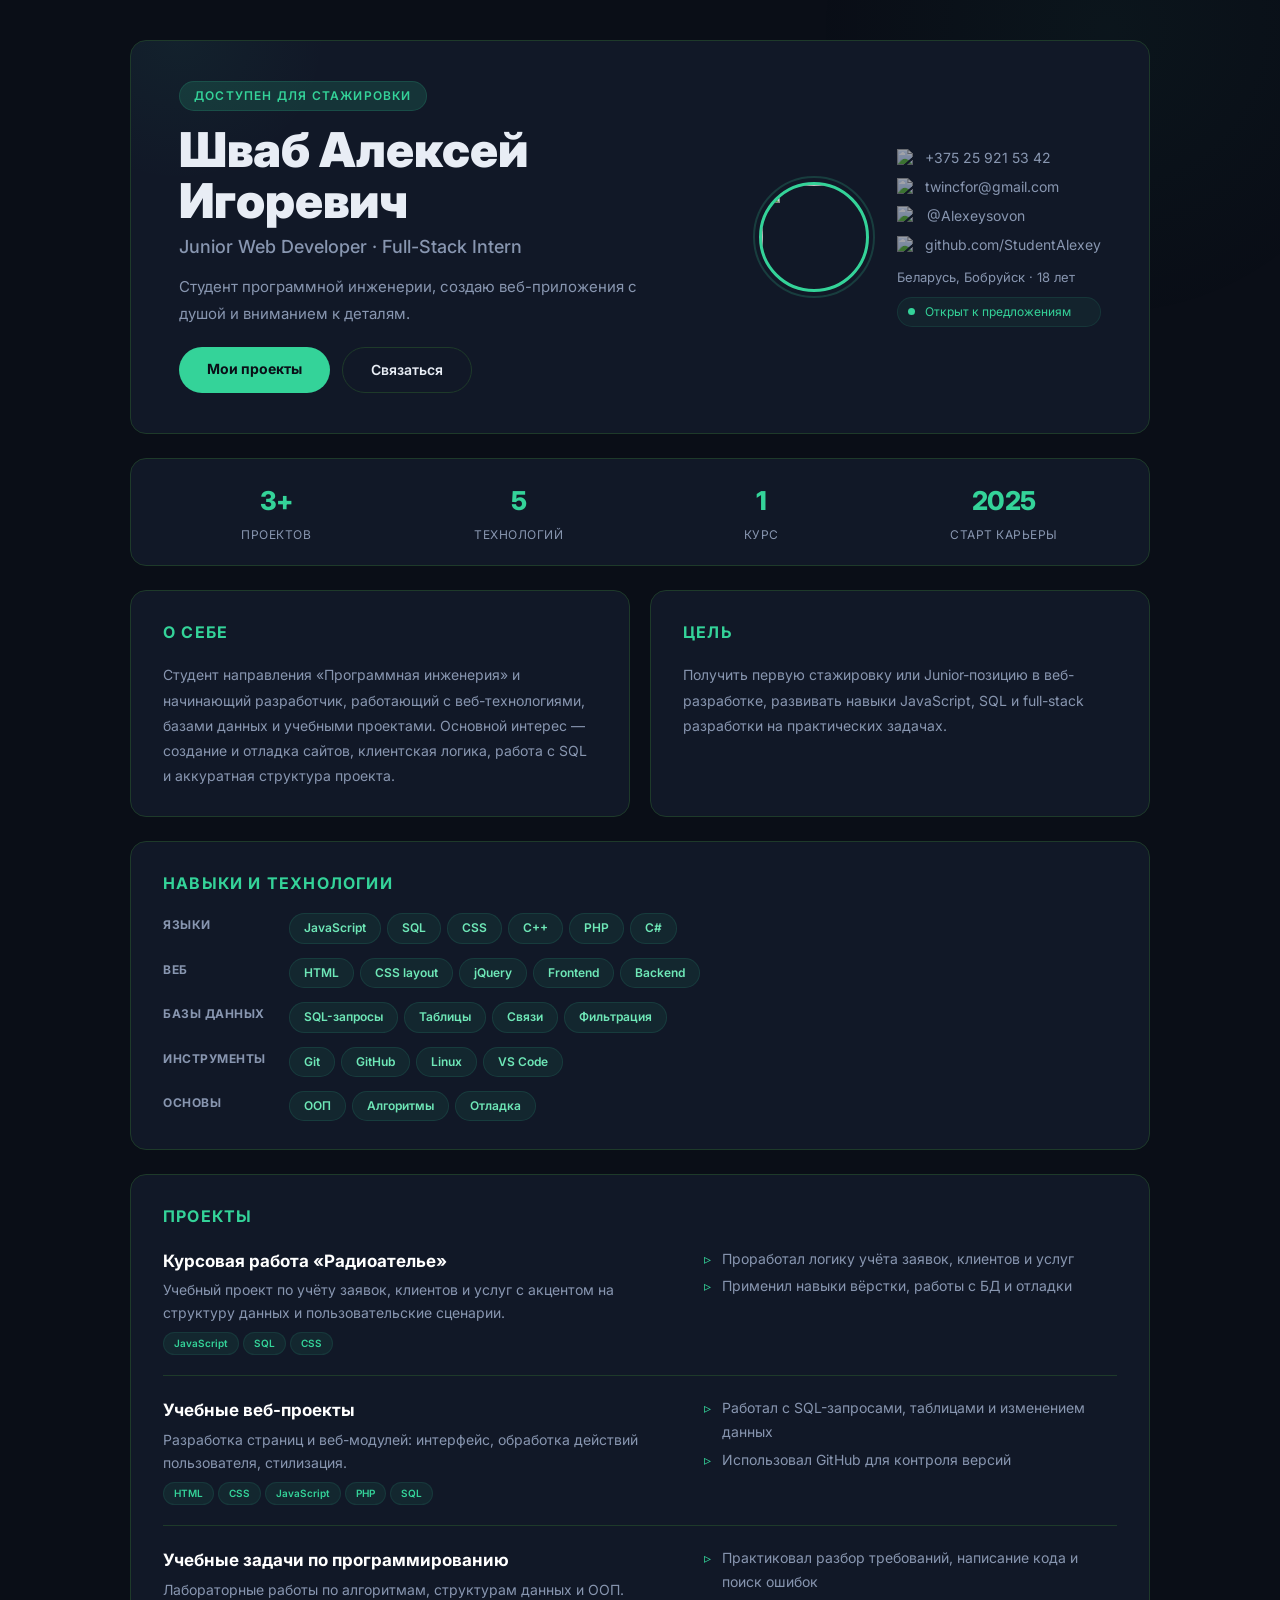
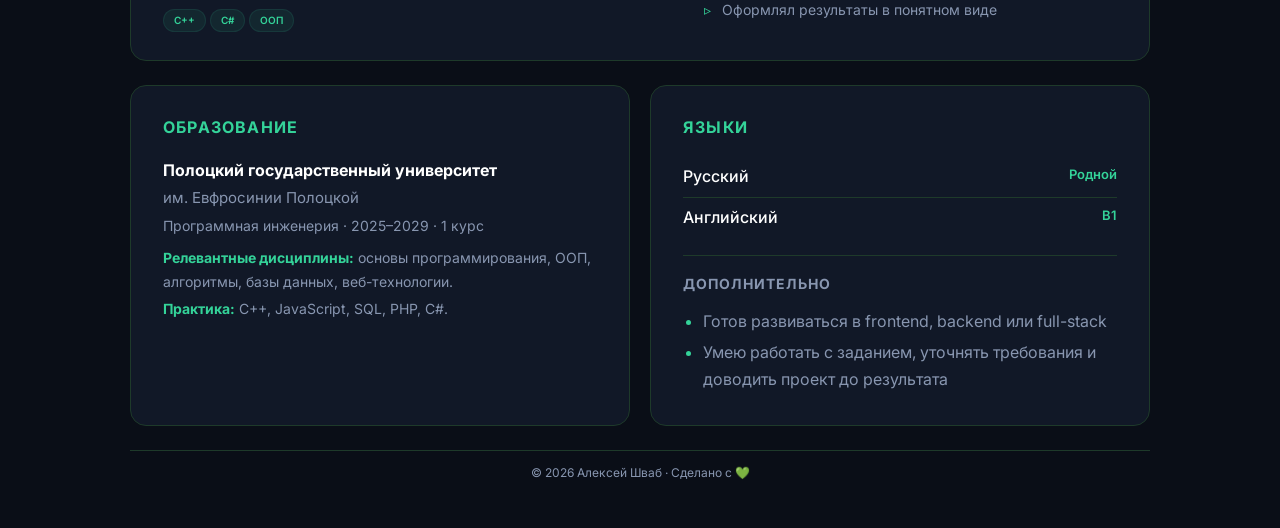
==== commit fcdac3dc: "Update index.html" ====
--- a/index.html
+++ b/index.html
@@ -13,7 +13,7 @@
     <div class="hero">
       <div class="hero-left">
         <span class="eyebrow">Доступен для стажировки</span>
-        <h1>Шваб <span>Алексей</span> Игоревич</h1>
+        <h1>Шваб Алексей Игоревич</h1>
         <p class="role">Junior Web Developer · Full-Stack Intern</p>
         <p class="hero-description">
           Студент программной инженерии, создаю веб-приложения с душой и вниманием к деталям.
@@ -27,7 +27,7 @@
         <div class="photo-wrapper">
           <img class="hero-img"
                src="https://avatars.mds.yandex.net/i?id=dd7d55ec134bb51a06936191ac604071_l-5440427-images-thumbs&n=13"
-               alt="Фото Алексея Шваба">
+               alt="">
           <div class="photo-ring"></div>
         </div>
         <address class="contacts">
@@ -252,4 +252,4 @@
     </footer>
   </main>
 </body>
-</html>+</html>
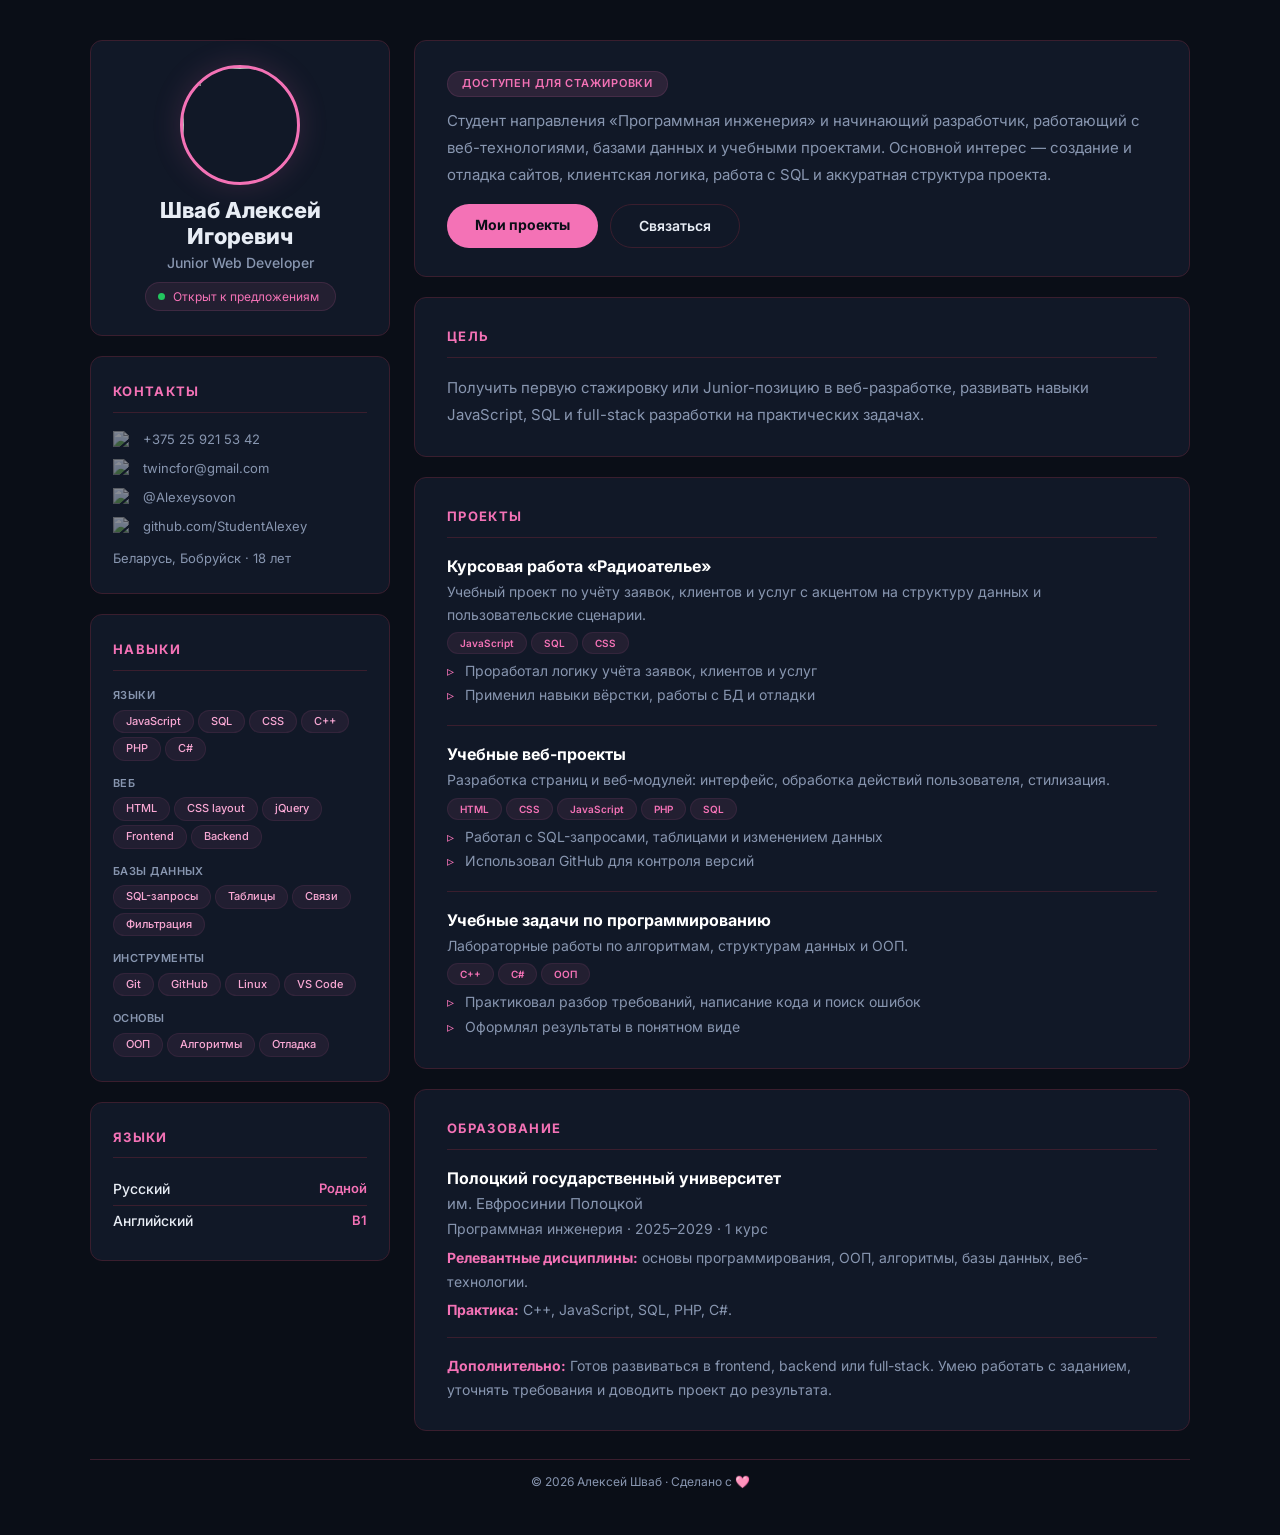
==== commit 66a76215: "Initial commit: CV and portfolio Initial commit: CV and portfolio" ====
--- a/index.html
+++ b/index.html
@@ -8,29 +8,24 @@
 </head>
 <body>
   <div class="bg-decoration"></div>
-  
+
   <main class="resume">
-    <div class="hero">
-      <div class="hero-left">
-        <span class="eyebrow">Доступен для стажировки</span>
+    <aside class="sidebar">
+      <div class="card avatar-wrapper">
+        <img class="avatar-img"
+             src="https://avatars.mds.yandex.net/i?id=dd7d55ec134bb51a06936191ac604071_l-5440427-images-thumbs&n=13"
+             alt="">
         <h1>Шваб Алексей Игоревич</h1>
-        <p class="role">Junior Web Developer · Full-Stack Intern</p>
-        <p class="hero-description">
-          Студент программной инженерии, создаю веб-приложения с душой и вниманием к деталям.
-        </p>
-        <div class="hero-actions">
-          <a href="#projects" class="btn-primary">Мои проекты</a>
-          <a href="#contacts" class="btn-secondary">Связаться</a>
-        </div>
-      </div>
-      <div class="hero-right">
-        <div class="photo-wrapper">
-          <img class="hero-img"
-               src="https://avatars.mds.yandex.net/i?id=dd7d55ec134bb51a06936191ac604071_l-5440427-images-thumbs&n=13"
-               alt="">
-          <div class="photo-ring"></div>
-        </div>
-        <address class="contacts">
+        <div class="role">Junior Web Developer</div>
+        <div class="status-badge-side">
+          <span class="status-dot-side"></span>
+          Открыт к предложениям
+        </div>
+      </div>
+
+      <div class="card">
+        <h2>Контакты</h2>
+        <address class="contacts-side">
           <span>
             <img class="icon" src="https://static.vecteezy.com/system/resources/previews/003/720/498/non_2x/phone-icon-telephone-icon-symbol-for-app-and-messenger-vector.jpg" alt="phone">
             +375 25 921 53 42
@@ -40,142 +35,119 @@
             twincfor@gmail.com
           </span>
           <span>
-            <img class="icon" src="https://i.pinimg.com/736x/ea/d5/cd/ead5cd3ca192fefdbaf7fb166bd8cbb9.jpg" alt="telegram" style="width:20px;height:20px;">
+            <img class="icon" src="https://i.pinimg.com/736x/ea/d5/cd/ead5cd3ca192fefdbaf7fb166bd8cbb9.jpg" alt="telegram" style="width:18px;height:18px;">
             @Alexeysovon
           </span>
           <span>
             <img class="icon" src="https://steamuserimages-a.akamaihd.net/ugc/1781715389161612227/AD75BB3F320024863A35A57D8735BB19A7245244/?imw=512&amp;imh=451&amp;ima=fit&amp;impolicy=Letterbox&amp;imcolor=%23000000&amp;letterbox=true" alt="github">
             github.com/StudentAlexey
           </span>
-          <span class="location">Беларусь, Бобруйск · 18 лет</span>
-          <span class="status-badge">
-            <span class="status-dot"></span>
-            Открыт к предложениям
-          </span>
+          <span class="location"> Беларусь, Бобруйск · 18 лет</span>
         </address>
       </div>
-    </div>
-
-    <div class="stats-bar">
-      <div class="stat-item">
-        <span class="stat-number">3+</span>
-        <span class="stat-label">Проектов</span>
-      </div>
-      <div class="stat-item">
-        <span class="stat-number">5</span>
-        <span class="stat-label">Технологий</span>
-      </div>
-      <div class="stat-item">
-        <span class="stat-number">1</span>
-        <span class="stat-label">Курс</span>
-      </div>
-      <div class="stat-item">
-        <span class="stat-number">2025</span>
-        <span class="stat-label">Старт карьеры</span>
-      </div>
-    </div>
-
-    <div class="grid">
-      <div class="card card-about">
-        <h2>О себе</h2>
-        <p>
+
+      <div class="card">
+        <h2>Навыки</h2>
+        <div class="skill-block">
+          <span class="skill-label">Языки</span>
+          <div class="skill-chips-side">
+            <span class="chip-side">JavaScript</span>
+            <span class="chip-side">SQL</span>
+            <span class="chip-side">CSS</span>
+            <span class="chip-side">C++</span>
+            <span class="chip-side">PHP</span>
+            <span class="chip-side">C#</span>
+          </div>
+        </div>
+        <div class="skill-block">
+          <span class="skill-label">Веб</span>
+          <div class="skill-chips-side">
+            <span class="chip-side">HTML</span>
+            <span class="chip-side">CSS layout</span>
+            <span class="chip-side">jQuery</span>
+            <span class="chip-side">Frontend</span>
+            <span class="chip-side">Backend</span>
+          </div>
+        </div>
+        <div class="skill-block">
+          <span class="skill-label">Базы данных</span>
+          <div class="skill-chips-side">
+            <span class="chip-side">SQL-запросы</span>
+            <span class="chip-side">Таблицы</span>
+            <span class="chip-side">Связи</span>
+            <span class="chip-side">Фильтрация</span>
+          </div>
+        </div>
+        <div class="skill-block">
+          <span class="skill-label">Инструменты</span>
+          <div class="skill-chips-side">
+            <span class="chip-side">Git</span>
+            <span class="chip-side">GitHub</span>
+            <span class="chip-side">Linux</span>
+            <span class="chip-side">VS Code</span>
+          </div>
+        </div>
+        <div class="skill-block">
+          <span class="skill-label">Основы</span>
+          <div class="skill-chips-side">
+            <span class="chip-side">ООП</span>
+            <span class="chip-side">Алгоритмы</span>
+            <span class="chip-side">Отладка</span>
+          </div>
+        </div>
+      </div>
+
+      <div class="card">
+        <h2>Языки</h2>
+        <ul class="lang-list">
+          <li><span class="lang-name">Русский</span><span class="lang-level">Родной</span></li>
+          <li><span class="lang-name">Английский</span><span class="lang-level">B1</span></li>
+        </ul>
+      </div>
+    </aside>
+
+    <section class="main">
+      <div class="card hero-text">
+        <span class="eyebrow">Доступен для стажировки</span>
+        <p class="desc">
           Студент направления «Программная инженерия» и начинающий разработчик,
           работающий с веб-технологиями, базами данных и учебными проектами.
           Основной интерес — создание и отладка сайтов, клиентская логика,
           работа с SQL и аккуратная структура проекта.
         </p>
-      </div>
-
-      <div class="card card-goal">
+        <div class="hero-actions">
+          <a href="#projects" class="btn-primary">Мои проекты</a>
+          <a href="#contacts" class="btn-secondary">Связаться</a>
+        </div>
+      </div>
+
+      <div class="card">
         <h2>Цель</h2>
-        <p>
+        <p style="color:var(--muted);font-size:15px;line-height:1.8;">
           Получить первую стажировку или Junior-позицию в веб-разработке,
           развивать навыки JavaScript, SQL и full-stack разработки
           на практических задачах.
         </p>
       </div>
-    </div>
-
-    <div class="card card-skills">
-      <h2>Навыки и технологии</h2>
-      <div class="skills-grid">
-        <div class="skill-group">
-          <span class="skill-label">Языки</span>
-          <div class="skill-chips">
-            <span class="chip">JavaScript</span>
-            <span class="chip">SQL</span>
-            <span class="chip">CSS</span>
-            <span class="chip">C++</span>
-            <span class="chip">PHP</span>
-            <span class="chip">C#</span>
-          </div>
-        </div>
-        <div class="skill-group">
-          <span class="skill-label">Веб</span>
-          <div class="skill-chips">
-            <span class="chip">HTML</span>
-            <span class="chip">CSS layout</span>
-            <span class="chip">jQuery</span>
-            <span class="chip">Frontend</span>
-            <span class="chip">Backend</span>
-          </div>
-        </div>
-        <div class="skill-group">
-          <span class="skill-label">Базы данных</span>
-          <div class="skill-chips">
-            <span class="chip">SQL-запросы</span>
-            <span class="chip">Таблицы</span>
-            <span class="chip">Связи</span>
-            <span class="chip">Фильтрация</span>
-          </div>
-        </div>
-        <div class="skill-group">
-          <span class="skill-label">Инструменты</span>
-          <div class="skill-chips">
-            <span class="chip">Git</span>
-            <span class="chip">GitHub</span>
-            <span class="chip">Linux</span>
-            <span class="chip">VS Code</span>
-          </div>
-        </div>
-        <div class="skill-group">
-          <span class="skill-label">Основы</span>
-          <div class="skill-chips">
-            <span class="chip">ООП</span>
-            <span class="chip">Алгоритмы</span>
-            <span class="chip">Отладка</span>
-          </div>
-        </div>
-      </div>
-    </div>
-
-    <div class="card" id="projects">
-      <h2>Проекты</h2>
-      <div class="project">
-        <div class="project-content">
+
+      <div class="card" id="projects">
+        <h2>Проекты</h2>
+        <div class="project-item">
           <h3>Курсовая работа «Радиоателье»</h3>
-          <p>
-            Учебный проект по учёту заявок, клиентов и услуг с акцентом
-            на структуру данных и пользовательские сценарии.
-          </p>
+          <p>Учебный проект по учёту заявок, клиентов и услуг с акцентом на структуру данных и пользовательские сценарии.</p>
           <div class="project-tags">
             <span class="project-tag">JavaScript</span>
             <span class="project-tag">SQL</span>
             <span class="project-tag">CSS</span>
           </div>
-        </div>
-        <ul class="project-results">
-          <li>Проработал логику учёта заявок, клиентов и услуг</li>
-          <li>Применил навыки вёрстки, работы с БД и отладки</li>
-        </ul>
-      </div>
-      <div class="project">
-        <div class="project-content">
+          <ul class="project-results">
+            <li>Проработал логику учёта заявок, клиентов и услуг</li>
+            <li>Применил навыки вёрстки, работы с БД и отладки</li>
+          </ul>
+        </div>
+        <div class="project-item">
           <h3>Учебные веб-проекты</h3>
-          <p>
-            Разработка страниц и веб-модулей: интерфейс, обработка действий
-            пользователя, стилизация.
-          </p>
+          <p>Разработка страниц и веб-модулей: интерфейс, обработка действий пользователя, стилизация.</p>
           <div class="project-tags">
             <span class="project-tag">HTML</span>
             <span class="project-tag">CSS</span>
@@ -183,73 +155,46 @@
             <span class="project-tag">PHP</span>
             <span class="project-tag">SQL</span>
           </div>
-        </div>
-        <ul class="project-results">
-          <li>Работал с SQL-запросами, таблицами и изменением данных</li>
-          <li>Использовал GitHub для контроля версий</li>
-        </ul>
-      </div>
-      <div class="project" style="border-bottom:0;padding-bottom:0;">
-        <div class="project-content">
+          <ul class="project-results">
+            <li>Работал с SQL-запросами, таблицами и изменением данных</li>
+            <li>Использовал GitHub для контроля версий</li>
+          </ul>
+        </div>
+        <div class="project-item">
           <h3>Учебные задачи по программированию</h3>
-          <p>
-            Лабораторные работы по алгоритмам, структурам данных и ООП.
-          </p>
+          <p>Лабораторные работы по алгоритмам, структурам данных и ООП.</p>
           <div class="project-tags">
             <span class="project-tag">C++</span>
             <span class="project-tag">C#</span>
             <span class="project-tag">ООП</span>
           </div>
-        </div>
-        <ul class="project-results">
-          <li>Практиковал разбор требований, написание кода и поиск ошибок</li>
-          <li>Оформлял результаты в понятном виде</li>
-        </ul>
-      </div>
-    </div>
-
-    <div class="grid" id="contacts">
-      <div class="card card-education">
+          <ul class="project-results">
+            <li>Практиковал разбор требований, написание кода и поиск ошибок</li>
+            <li>Оформлял результаты в понятном виде</li>
+          </ul>
+        </div>
+      </div>
+
+      <div class="card edu-block" id="contacts">
         <h2>Образование</h2>
         <p class="item-title">Полоцкий государственный университет</p>
         <p class="item-subtitle">им. Евфросинии Полоцкой</p>
-        <p class="muted" style="margin-top:4px;">Программная инженерия · 2025–2029 · 1 курс</p>
+        <p class="muted" style="margin-top:2px;">Программная инженерия · 2025–2029 · 1 курс</p>
         <div class="edu-details">
-          <p class="muted">
-            <strong style="color:var(--accent);">Релевантные дисциплины:</strong> основы программирования, ООП,
-            алгоритмы, базы данных, веб-технологии.
+          <p><strong>Релевантные дисциплины:</strong> основы программирования, ООП, алгоритмы, базы данных, веб-технологии.</p>
+          <p style="margin-top:4px;"><strong>Практика:</strong> C++, JavaScript, SQL, PHP, C#.</p>
+        </div>
+        <div style="margin-top:16px;border-top:1px solid var(--line);padding-top:16px;">
+          <p style="color:var(--muted);font-size:14px;line-height:1.7;">
+            <strong style="color:var(--accent);">Дополнительно:</strong> Готов развиваться в frontend, backend или full-stack. Умею работать с заданием, уточнять требования и доводить проект до результата.
           </p>
-          <p class="muted" style="margin-top:4px;">
-            <strong style="color:var(--accent);">Практика:</strong> C++, JavaScript, SQL, PHP, C#.
-          </p>
-        </div>
-      </div>
-
-      <div class="card card-languages">
-        <h2>Языки</h2>
-        <ul class="language-list">
-          <li>
-            <span class="lang-name">Русский</span>
-            <span class="lang-level">Родной</span>
-          </li>
-          <li>
-            <span class="lang-name">Английский</span>
-            <span class="lang-level">B1</span>
-          </li>
-        </ul>
-        <div class="additional-info">
-          <h2 style="font-size:14px;color:var(--muted);letter-spacing:1px;text-transform:uppercase;margin-bottom:12px;">Дополнительно</h2>
-          <ul class="simple-list">
-            <li>Готов развиваться в frontend, backend или full-stack</li>
-            <li>Умею работать с заданием, уточнять требования и доводить проект до результата</li>
-          </ul>
-        </div>
-      </div>
-    </div>
+        </div>
+      </div>
+    </section>
 
     <footer class="footer">
-      <p>© 2026 Алексей Шваб · Сделано с 💚</p>
+      <p>© 2026 Алексей Шваб · Сделано с 🩷</p>
     </footer>
   </main>
 </body>
-</html>
+</html>
--- a/style.css
+++ b/style.css
@@ -1,133 +1,291 @@
-@import url('https://fonts.googleapis.com/css2?family=Inter:wght@400;500;600;700;800;900&display=swap');
+@import url('https://fonts.googleapis.com/css2?family=Inter:opsz,wght@14..32,400;14..32,500;14..32,600;14..32,700;14..32,800&display=swap');
 
 :root {
   --bg: #0a0e17;
   --card: #111827;
-  --card-hover: #1a2a20;
+  --card-hover: #1e1a2e;
   --text: #e8edf5;
   --muted: #8896b0;
-  --accent: #34d399;
-  --accent-dark: #059669;
-  --accent-glow: rgba(52, 211, 153, 0.15);
-  --line: #1e3a2a;
-  --border-radius: 16px;
+  --accent: #f472b6;
+  --accent-dark: #db2777;
+  --accent-glow: rgba(244, 114, 182, 0.12);
+  --line: #3a1e2e;
+  --border-radius: 12px;
 }
 
 * {
-  box-sizing: border-box;
   margin: 0;
   padding: 0;
+  box-sizing: border-box;
 }
 
 body {
-  min-height: 100vh;
   background: var(--bg);
   color: var(--text);
   font-family: 'Inter', Arial, sans-serif;
-  line-height: 1.7;
+  line-height: 1.6;
   padding: 40px 20px;
-  position: relative;
+  min-height: 100vh;
+  display: flex;
+  align-items: center;
+  justify-content: center;
 }
 
 .bg-decoration {
-  position: fixed;
-  top: -30%;
-  right: -10%;
-  width: 600px;
-  height: 600px;
-  background: radial-gradient(circle, rgba(52, 211, 153, 0.04) 0%, transparent 70%);
-  pointer-events: none;
-  z-index: 0;
+  display: none;
 }
 
 .resume {
-  max-width: 1020px;
+  max-width: 1100px;
+  width: 100%;
   margin: 0 auto;
+  display: grid;
+  grid-template-columns: 300px 1fr;
+  gap: 24px;
+  background: transparent;
+}
+
+.sidebar {
   display: flex;
   flex-direction: column;
-  gap: 24px;
-  position: relative;
-  z-index: 1;
-}
-
-.hero {
+  gap: 20px;
+}
+
+.sidebar .card {
   background: var(--card);
   border: 1px solid var(--line);
   border-radius: var(--border-radius);
-  padding: 40px 48px;
-  display: flex;
+  padding: 24px 22px;
+  transition: all 0.3s;
+}
+
+.sidebar .card:hover {
+  border-color: rgba(244, 114, 182, 0.25);
+  background: var(--card-hover);
+  transform: translateY(-2px);
+}
+
+.main {
+  display: flex;
+  flex-direction: column;
+  gap: 20px;
+}
+
+.main .card {
+  background: var(--card);
+  border: 1px solid var(--line);
+  border-radius: var(--border-radius);
+  padding: 28px 32px;
+  transition: all 0.3s;
+}
+
+.main .card:hover {
+  border-color: rgba(244, 114, 182, 0.25);
+  background: var(--card-hover);
+  transform: translateY(-2px);
+}
+
+h2 {
+  font-size: 13px;
+  font-weight: 700;
+  text-transform: uppercase;
+  letter-spacing: 0.1em;
+  color: var(--accent);
+  margin-bottom: 16px;
+  border-bottom: 1px solid var(--line);
+  padding-bottom: 10px;
+}
+
+.avatar-wrapper {
+  text-align: center;
+  padding-bottom: 6px;
+}
+
+.avatar-img {
+  width: 120px;
+  height: 120px;
+  border-radius: 50%;
+  object-fit: cover;
+  border: 3px solid var(--accent);
+  box-shadow: 0 0 30px rgba(244, 114, 182, 0.15);
+  margin-bottom: 12px;
+}
+
+.avatar-wrapper h1 {
+  font-size: 22px;
+  font-weight: 800;
+  line-height: 1.2;
+}
+
+.avatar-wrapper h1 span {
+  color: var(--accent);
+}
+
+.avatar-wrapper .role {
+  color: var(--muted);
+  font-size: 14px;
+  font-weight: 500;
+  margin-top: 2px;
+}
+
+.status-badge-side {
+  display: inline-flex;
   align-items: center;
+  gap: 8px;
+  font-size: 12px;
+  color: var(--accent);
+  background: rgba(244, 114, 182, 0.08);
+  padding: 4px 16px 4px 12px;
+  border-radius: 999px;
+  border: 1px solid rgba(244, 114, 182, 0.12);
+  margin-top: 8px;
+}
+
+.status-dot-side {
+  width: 7px;
+  height: 7px;
+  border-radius: 50%;
+  background: #22c55e;
+  animation: blink 2s ease-in-out infinite;
+}
+
+@keyframes blink {
+  0%, 100% { opacity: 1; }
+  50% { opacity: 0.2; }
+}
+
+.contacts-side {
+  display: flex;
+  flex-direction: column;
+  gap: 8px;
+  font-style: normal;
+  color: var(--muted);
+  font-size: 13px;
+}
+
+.contacts-side span {
+  display: flex;
+  align-items: center;
+  gap: 12px;
+}
+
+.contacts-side .icon {
+  width: 18px;
+  height: 18px;
+  flex-shrink: 0;
+  opacity: 0.5;
+  filter: grayscale(0.3);
+  transition: opacity 0.2s;
+}
+
+.contacts-side span:hover .icon {
+  opacity: 0.9;
+}
+
+.contacts-side .location {
+  margin-top: 4px;
+  color: var(--muted);
+  font-size: 13px;
+}
+
+.skill-block {
+  margin-bottom: 14px;
+}
+
+.skill-block:last-child {
+  margin-bottom: 0;
+}
+
+.skill-block .skill-label {
+  display: block;
+  font-size: 11px;
+  font-weight: 600;
+  text-transform: uppercase;
+  letter-spacing: 0.04em;
+  color: var(--muted);
+  margin-bottom: 5px;
+}
+
+.skill-chips-side {
+  display: flex;
+  flex-wrap: wrap;
+  gap: 4px;
+}
+
+.chip-side {
+  background: rgba(244, 114, 182, 0.07);
+  border: 1px solid rgba(244, 114, 182, 0.08);
+  border-radius: 999px;
+  padding: 2px 12px;
+  color: #f9a8d4;
+  font-weight: 500;
+  font-size: 11px;
+  transition: all 0.2s;
+  cursor: default;
+}
+
+.chip-side:hover {
+  background: rgba(244, 114, 182, 0.18);
+  border-color: var(--accent);
+  color: #fff;
+}
+
+.lang-list {
+  list-style: none;
+}
+
+.lang-list li {
+  display: flex;
   justify-content: space-between;
-  gap: 30px;
-  position: relative;
-  overflow: hidden;
-  transition: border-color 0.3s;
-}
-
-.hero::before {
-  content: '';
-  position: absolute;
-  top: -40%;
-  left: -10%;
-  width: 300px;
-  height: 300px;
-  background: radial-gradient(circle, rgba(52, 211, 153, 0.05) 0%, transparent 70%);
-  pointer-events: none;
-}
-
-.hero-left {
-  flex: 1;
-  position: relative;
-  z-index: 1;
-}
-
-.eyebrow {
+  padding: 4px 0;
+  border-bottom: 1px solid var(--line);
+  font-size: 14px;
+}
+
+.lang-list li:last-child {
+  border-bottom: 0;
+}
+
+.lang-name {
+  color: var(--text);
+  font-weight: 500;
+}
+
+.lang-level {
+  color: var(--accent);
+  font-weight: 600;
+  font-size: 13px;
+}
+
+.hero-text .eyebrow {
   display: inline-block;
   background: var(--accent-glow);
   color: var(--accent);
-  font-size: 12px;
+  font-size: 11px;
   font-weight: 600;
   text-transform: uppercase;
-  letter-spacing: 1.2px;
-  padding: 4px 14px;
-  border-radius: 999px;
-  margin-bottom: 14px;
-  border: 1px solid rgba(52, 211, 153, 0.15);
-}
-
-h1 {
-  font-size: clamp(32px, 5vw, 48px);
-  font-weight: 900;
-  line-height: 1.05;
-  margin-bottom: 6px;
-}
-
-h1 span {
-  background: linear-gradient(135deg, var(--accent), #6ee7b7);
-  -webkit-background-clip: text;
-  -webkit-text-fill-color: transparent;
-  background-clip: text;
-}
-
-.role {
-  color: var(--muted);
-  font-size: 18px;
-  font-weight: 500;
+  letter-spacing: 0.08em;
+  padding: 3px 14px;
+  border-radius: 999px;
   margin-bottom: 10px;
-}
-
-.hero-description {
+  border: 1px solid rgba(244, 114, 182, 0.12);
+}
+
+.hero-text p {
   color: var(--muted);
   font-size: 15px;
-  max-width: 480px;
-  margin-bottom: 20px;
   line-height: 1.8;
+}
+
+.hero-text .desc {
+  margin-bottom: 16px;
 }
 
 .hero-actions {
   display: flex;
   gap: 12px;
   flex-wrap: wrap;
+  margin-top: 4px;
 }
 
 .btn-primary {
@@ -138,15 +296,15 @@
   padding: 10px 28px;
   border-radius: 999px;
   text-decoration: none;
+  font-size: 14px;
   transition: all 0.3s;
-  font-size: 14px;
+  border: none;
 }
 
 .btn-primary:hover {
-  background: #6ee7b7;
+  background: #f9a8d4;
   transform: translateY(-2px);
-  box-shadow: 0 8px 30px rgba(52, 211, 153, 0.3);
-  text-decoration: none;
+  box-shadow: 0 8px 30px rgba(244, 114, 182, 0.25);
 }
 
 .btn-secondary {
@@ -158,284 +316,59 @@
   border-radius: 999px;
   text-decoration: none;
   border: 1px solid var(--line);
+  font-size: 14px;
   transition: all 0.3s;
-  font-size: 14px;
 }
 
 .btn-secondary:hover {
   border-color: var(--accent);
   color: var(--accent);
-  text-decoration: none;
   transform: translateY(-2px);
 }
 
-.hero-right {
-  display: flex;
-  align-items: center;
-  gap: 28px;
-  flex-shrink: 0;
-  position: relative;
-  z-index: 1;
-}
-
-.photo-wrapper {
-  position: relative;
-  width: 110px;
-  height: 110px;
-}
-
-.hero-img {
-  width: 110px;
-  height: 110px;
-  border-radius: 50%;
-  object-fit: cover;
-  border: 3px solid var(--accent);
-  position: relative;
-  z-index: 2;
-}
-
-.photo-ring {
-  position: absolute;
-  top: -6px;
-  left: -6px;
-  width: 122px;
-  height: 122px;
-  border-radius: 50%;
-  border: 2px solid rgba(52, 211, 153, 0.2);
-  animation: pulse-ring 3s ease-in-out infinite;
-}
-
-@keyframes pulse-ring {
-  0%, 100% { transform: scale(1); opacity: 0.3; }
-  50% { transform: scale(1.08); opacity: 0.7; }
-}
-
-.contacts {
-  display: flex;
-  flex-direction: column;
-  gap: 5px;
-  font-style: normal;
-  color: var(--muted);
-  font-size: 14px;
-  min-width: 200px;
-}
-
-.contacts span {
-  display: flex;
-  align-items: center;
-  gap: 10px;
-}
-
-.contacts .icon {
-  width: 18px;
-  height: 18px;
-  flex-shrink: 0;
-  opacity: 0.6;
-  transition: opacity 0.2s;
-}
-
-.contacts span:hover .icon {
-  opacity: 1;
-}
-
-.contacts .location {
-  margin-top: 4px;
-  color: var(--muted);
-  font-size: 13px;
-}
-
-.status-badge {
-  display: flex;
-  align-items: center;
-  gap: 8px;
-  font-size: 12px;
-  color: var(--accent);
-  background: rgba(52, 211, 153, 0.06);
-  padding: 4px 14px 4px 10px;
-  border-radius: 999px;
-  border: 1px solid rgba(52, 211, 153, 0.1);
-  margin-top: 4px;
-}
-
-.status-dot {
-  width: 7px;
-  height: 7px;
-  border-radius: 50%;
-  background: var(--accent);
-  animation: blink 2s ease-in-out infinite;
-}
-
-@keyframes blink {
-  0%, 100% { opacity: 1; }
-  50% { opacity: 0.2; }
-}
-
-.stats-bar {
-  display: grid;
-  grid-template-columns: repeat(4, 1fr);
-  gap: 16px;
-  background: var(--card);
-  border: 1px solid var(--line);
-  border-radius: var(--border-radius);
-  padding: 20px 32px;
-}
-
-.stat-item {
-  text-align: center;
-}
-
-.stat-number {
-  display: block;
-  font-size: 26px;
-  font-weight: 800;
-  color: var(--accent);
-  letter-spacing: -0.5px;
-}
-
-.stat-label {
-  display: block;
-  font-size: 12px;
-  color: var(--muted);
-  text-transform: uppercase;
-  letter-spacing: 0.5px;
-  margin-top: 2px;
-}
-
-.card {
-  background: var(--card);
-  border: 1px solid var(--line);
-  border-radius: var(--border-radius);
-  padding: 28px 32px;
-  transition: all 0.3s;
-}
-
-.card:hover {
-  border-color: rgba(52, 211, 153, 0.2);
-  background: var(--card-hover);
-  transform: translateY(-2px);
-}
-
-h2 {
+.project-item {
+  padding: 16px 0;
+  border-bottom: 1px solid var(--line);
+}
+
+.project-item:first-of-type {
+  padding-top: 0;
+}
+
+.project-item:last-of-type {
+  border-bottom: 0;
+  padding-bottom: 0;
+}
+
+.project-item h3 {
   font-size: 16px;
   font-weight: 700;
-  text-transform: uppercase;
-  letter-spacing: 1.2px;
-  color: var(--accent);
-  margin-bottom: 16px;
-}
-
-.card-about p, .card-goal p {
-  color: var(--muted);
-  font-size: 14px;
-  line-height: 1.8;
-}
-
-.grid {
-  display: grid;
-  grid-template-columns: 1fr 1fr;
-  gap: 20px;
-}
-
-.grid .card {
-  margin: 0;
-}
-
-.skills-grid {
-  display: flex;
-  flex-direction: column;
-  gap: 14px;
-}
-
-.skill-group {
-  display: flex;
-  align-items: flex-start;
-  gap: 16px;
-}
-
-.skill-group:last-child {
-  margin-bottom: 0;
-}
-
-.skill-label {
-  min-width: 110px;
-  font-size: 12px;
-  font-weight: 700;
-  text-transform: uppercase;
-  letter-spacing: 0.5px;
-  color: var(--muted);
-  padding-top: 2px;
-}
-
-.skill-chips {
-  display: flex;
-  flex-wrap: wrap;
-  gap: 6px;
-}
-
-.chip {
-  background: rgba(52, 211, 153, 0.08);
-  border: 1px solid rgba(52, 211, 153, 0.12);
-  border-radius: 999px;
-  padding: 4px 14px;
-  color: #6ee7b7;
-  font-weight: 600;
-  font-size: 12px;
-  transition: all 0.2s;
-  cursor: default;
-}
-
-.chip:hover {
-  background: rgba(52, 211, 153, 0.18);
-  border-color: var(--accent);
   color: #fff;
-  transform: translateY(-1px);
-}
-
-.project {
-  display: grid;
-  grid-template-columns: 1fr 0.8fr;
-  gap: 24px;
-  padding: 20px 0;
-  border-bottom: 1px solid var(--line);
-}
-
-.project:first-of-type {
-  padding-top: 0;
-}
-
-.project:last-of-type {
-  border-bottom: 0;
-  padding-bottom: 0;
-}
-
-.project-content h3 {
-  font-size: 17px;
-  font-weight: 700;
-  margin-bottom: 4px;
-  color: #fff;
-}
-
-.project-content p {
-  color: var(--muted);
-  font-size: 14px;
-  margin-bottom: 8px;
+  margin-bottom: 2px;
+}
+
+.project-item p {
+  color: var(--muted);
+  font-size: 14px;
   line-height: 1.6;
+  margin-bottom: 6px;
 }
 
 .project-tags {
   display: flex;
   flex-wrap: wrap;
   gap: 4px;
+  margin-bottom: 6px;
 }
 
 .project-tag {
   font-size: 10px;
   font-weight: 600;
   color: var(--accent);
-  background: rgba(52, 211, 153, 0.08);
-  padding: 2px 10px;
-  border-radius: 999px;
-  border: 1px solid rgba(52, 211, 153, 0.1);
+  background: rgba(244, 114, 182, 0.08);
+  padding: 2px 12px;
+  border-radius: 999px;
+  border: 1px solid rgba(244, 114, 182, 0.08);
 }
 
 .project-results {
@@ -446,9 +379,9 @@
 }
 
 .project-results li {
-  margin-bottom: 4px;
   position: relative;
   padding-left: 18px;
+  margin-bottom: 2px;
 }
 
 .project-results li::before {
@@ -458,207 +391,87 @@
   color: var(--accent);
 }
 
-.item-title {
+.edu-block .item-title {
   font-weight: 700;
   color: #fff;
-  margin-bottom: 0;
-}
-
-.item-subtitle {
-  font-weight: 400;
+}
+
+.edu-block .item-subtitle {
+  color: var(--muted);
   font-size: 15px;
-  color: var(--muted);
-  margin-bottom: 2px;
-}
-
-.muted {
+}
+
+.edu-block .muted {
   color: var(--muted);
   font-size: 14px;
 }
 
 .edu-details {
-  margin-top: 8px;
-}
-
-.language-list {
-  list-style: none;
-  padding: 0;
-}
-
-.language-list li {
-  display: flex;
-  justify-content: space-between;
-  padding: 6px 0;
-  border-bottom: 1px solid var(--line);
-}
-
-.language-list li:last-child {
-  border-bottom: 0;
-}
-
-.lang-name {
-  color: #fff;
-  font-weight: 500;
-}
-
-.lang-level {
-  color: var(--accent);
-  font-weight: 600;
-  font-size: 13px;
-}
-
-.additional-info {
-  margin-top: 18px;
-  border-top: 1px solid var(--line);
-  padding-top: 16px;
-}
-
-.simple-list {
-  padding-left: 20px;
-  color: var(--muted);
-}
-
-.simple-list li {
-  margin-bottom: 4px;
-}
-
-.simple-list li::marker {
+  margin-top: 6px;
+}
+
+.edu-details p {
+  color: var(--muted);
+  font-size: 14px;
+  line-height: 1.7;
+}
+
+.edu-details strong {
   color: var(--accent);
 }
 
 .footer {
+  grid-column: 1 / -1;
   text-align: center;
   color: var(--muted);
   font-size: 12px;
   padding: 12px 0 4px;
   border-top: 1px solid var(--line);
-}
-
-@media (max-width: 860px) {
-  body {
-    padding: 16px 12px;
-  }
-
-  .hero {
+  margin-top: 4px;
+}
+
+@media (max-width: 820px) {
+  body { padding: 16px 12px; }
+  .resume {
+    grid-template-columns: 1fr;
+    gap: 16px;
+  }
+
+  .sidebar {
+    display: grid;
+    grid-template-columns: 1fr 1fr;
+    gap: 16px;
+  }
+
+  .sidebar .card:first-child {
+    grid-column: 1 / -1;
+  }
+
+  .main .card {
+    padding: 20px 22px;
+  }
+
+  .avatar-img {
+    width: 100px;
+    height: 100px;
+  }
+}
+
+@media (max-width: 520px) {
+  .sidebar {
+    grid-template-columns: 1fr;
+  }
+
+  .hero-actions {
     flex-direction: column;
     align-items: stretch;
-    padding: 28px 24px;
+  }
+
+  .hero-actions a {
     text-align: center;
   }
 
-  .hero-actions {
-    justify-content: center;
-  }
-
-  .hero-description {
-    max-width: 100%;
-  }
-
-  .hero-right {
-    flex-direction: row;
-    flex-wrap: wrap;
-    justify-content: center;
-    margin-top: 12px;
-  }
-
-  .stats-bar {
-    grid-template-columns: repeat(2, 1fr);
-    padding: 16px 20px;
-  }
-
-  .grid {
-    grid-template-columns: 1fr;
-    gap: 16px;
-  }
-
-  .project {
-    grid-template-columns: 1fr;
-    gap: 12px;
-  }
-
-  .skill-group {
-    flex-direction: column;
-    gap: 6px;
-  }
-
-  .skill-label {
-    min-width: auto;
-  }
-
-  .card {
-    padding: 20px;
-  }
-
-  .photo-wrapper {
-    width: 90px;
-    height: 90px;
-  }
-
-  .hero-img {
-    width: 90px;
-    height: 90px;
-  }
-
-  .photo-ring {
-    width: 102px;
-    height: 102px;
-  }
-
-  .contacts {
-    min-width: 0;
-    font-size: 13px;
-    text-align: left;
-  }
-
-  h1 {
-    font-size: 28px;
-  }
-}
-
-@media (max-width: 480px) {
-  .hero {
-    padding: 20px 16px;
-  }
-
-  .stats-bar {
-    grid-template-columns: 1fr 1fr;
-    gap: 12px;
-    padding: 12px 16px;
-  }
-
-  .stat-number {
-    font-size: 20px;
-  }
-
-  .hero-right {
-    flex-direction: column;
-    align-items: center;
-  }
-
-  .hero-img {
-    width: 80px;
-    height: 80px;
-  }
-
-  .photo-wrapper {
-    width: 80px;
-    height: 80px;
-  }
-
-  .photo-ring {
-    width: 92px;
-    height: 92px;
-  }
-
-  .contacts {
-    text-align: center;
-  }
-
-  .contacts span {
-    justify-content: center;
-  }
-
-  .status-badge {
-    justify-content: center;
+  .main .card {
+    padding: 16px;
   }
 }
